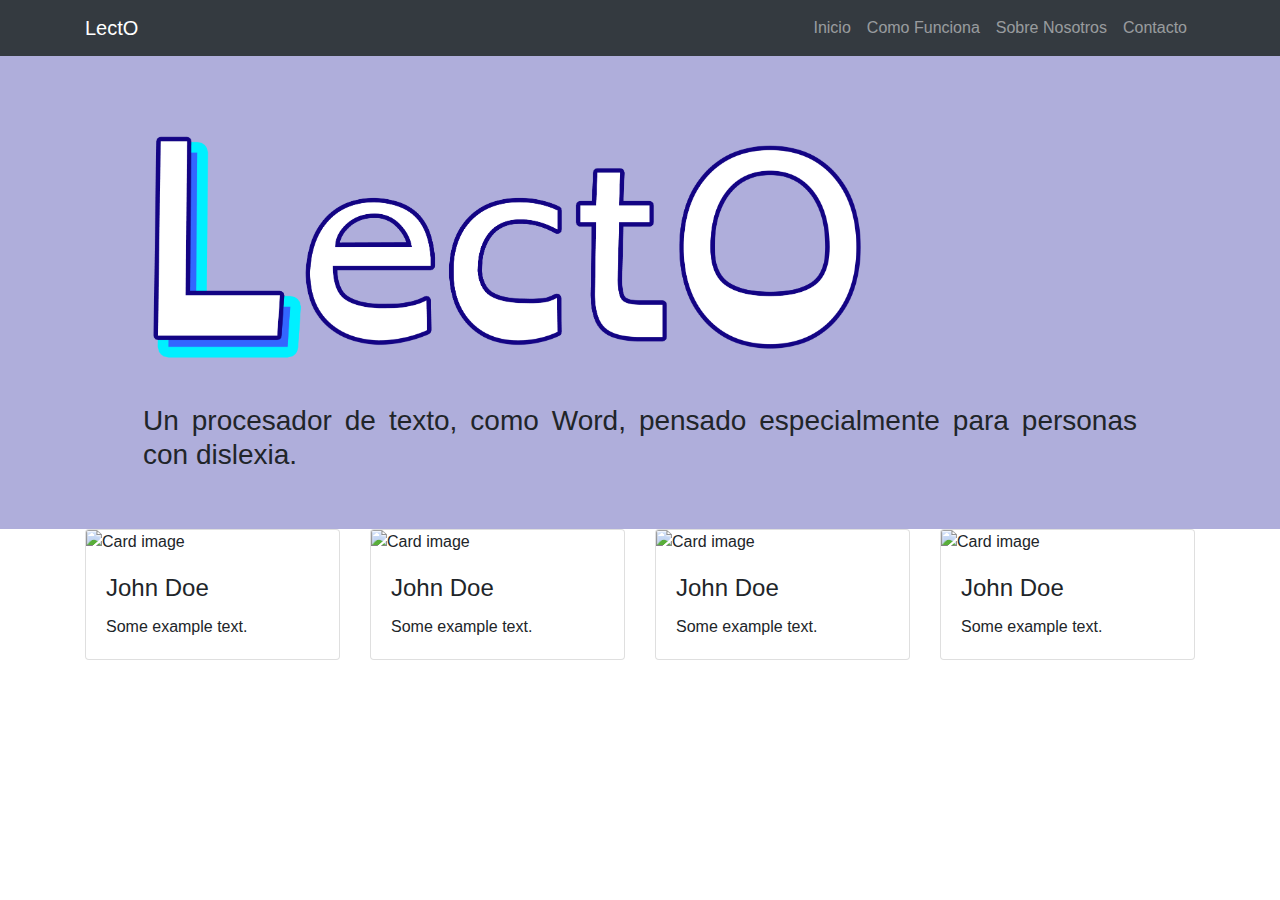
==== index.html @ f75479e5 "dou" ====
<!DOCTYPE html>
<html lang="en">

<head>

  <meta charset="utf-8">
  <meta name="viewport" content="width=device-width, initial-scale=1, shrink-to-fit=no">

  <title>LectO</title>
  <link href="vendor/bootstrap/css/bootstrap.min.css" rel="stylesheet">
  <link href="css/modern-business.css" rel="stylesheet">

</head>
<body>
    <nav class="navbar navbar-expand-lg navbar-dark bg-dark fixed-top" id="mainNav">
        <div class="container">
            <a class="navbar-brand js-scroll-trigger" href="#page-top">LectO</a>
            <button class="navbar-toggler" type="button" data-toggle="collapse" data-target="#navbarResponsive" aria-controls="navbarResponsive" aria-expanded="false" aria-label="Toggle navigation">
                <span class="navbar-toggler-icon"></span>
          </button>
          <div class="collapse navbar-collapse" id="navbarResponsive">
            <ul class="navbar-nav ml-auto">
            <li class="nav-item">
                 <a class="nav-link js-scroll-trigger" href="#home">Inicio</a>
             </li>
              <li class="nav-item">
                <a class="nav-link js-scroll-trigger" href="#work">Como Funciona</a>
              </li>
              <li class="nav-item">
                <a class="nav-link js-scroll-trigger" href="#us">Sobre Nosotros</a>
              </li>
              <li class="nav-item">
                <a class="nav-link js-scroll-trigger" href="#contact">Contacto</a>
              </li>
            </ul>
          </div>
       </div>
    </nav>

    <section id="home">
        <div class="logo-background">
            <img src="images/logo.png" class="logo" alt="LectO">
            <div style="margin: 30px calc(10% + 15px) 0 calc(10% + 15px); text-align: justify;">
                <h3>Un procesador de texto, como Word, pensado especialmente para personas con dislexia. </h3>
            </div>
        </div>
    </section>


    <div class="container">
        <section id="work">

        </section>
        <section id="us">
            <div class="card-deck">
            <div class="card">
                <img class="card-img-top" alt="Card image">
                <div class="card-body">
                  <h4 class="card-title">John Doe</h4>
                  <p class="card-text">Some example text.</p>
                </div>
            </div>
            <div class="card">
                <img class="card-img-top" alt="Card image">
                <div class="card-body">
                  <h4 class="card-title">John Doe</h4>
                  <p class="card-text">Some example text.</p>
                </div>
            </div>
            <div class="card">
                <img class="card-img-top" alt="Card image">
                <div class="card-body">
                  <h4 class="card-title">John Doe</h4>
                  <p class="card-text">Some example text.</p>
                </div>
            </div>
            <div class="card">
                <img class="card-img-top" alt="Card image">
                <div class="card-body">
                  <h4 class="card-title">John Doe</h4>
                  <p class="card-text">Some example text.</p>
                </div>
            </div>
            </div>
        </section>
    </div>

    <script src="vendor/jquery/jquery.min.js"></script>
    <script src="vendor/bootstrap/js/bootstrap.bundle.min.js"></script>


</body>
---- css/modern-business.css ----
.logo {
  max-width: 750px;
  width: auto;
  height: auto;
  text-align: center;
  margin-top: 25px;
  margin-left: 10%;
}

.logo-background {
  padding: 75px 0 50px 0;
  background-color: rgb(175, 174, 219);
  height: calc(100%);
}

html, body{
  height: 100%;
  margin: 0;
}
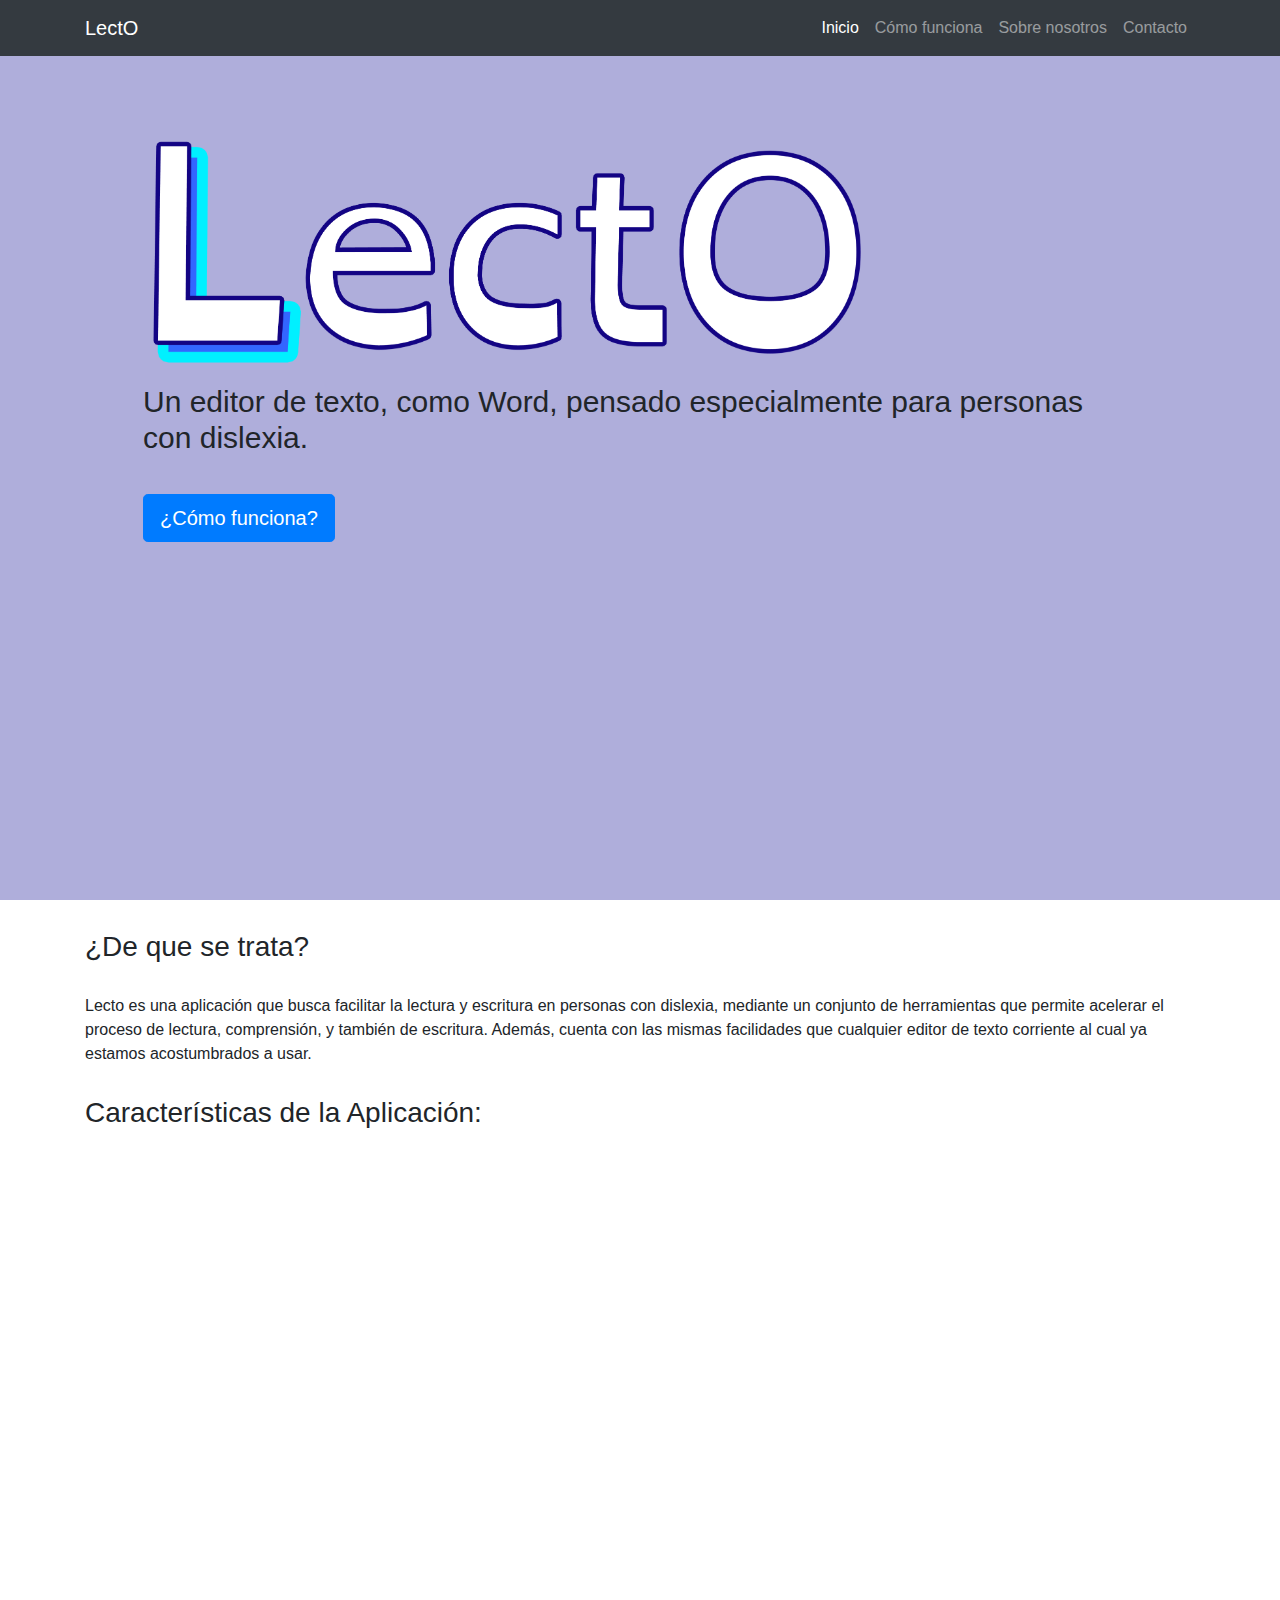
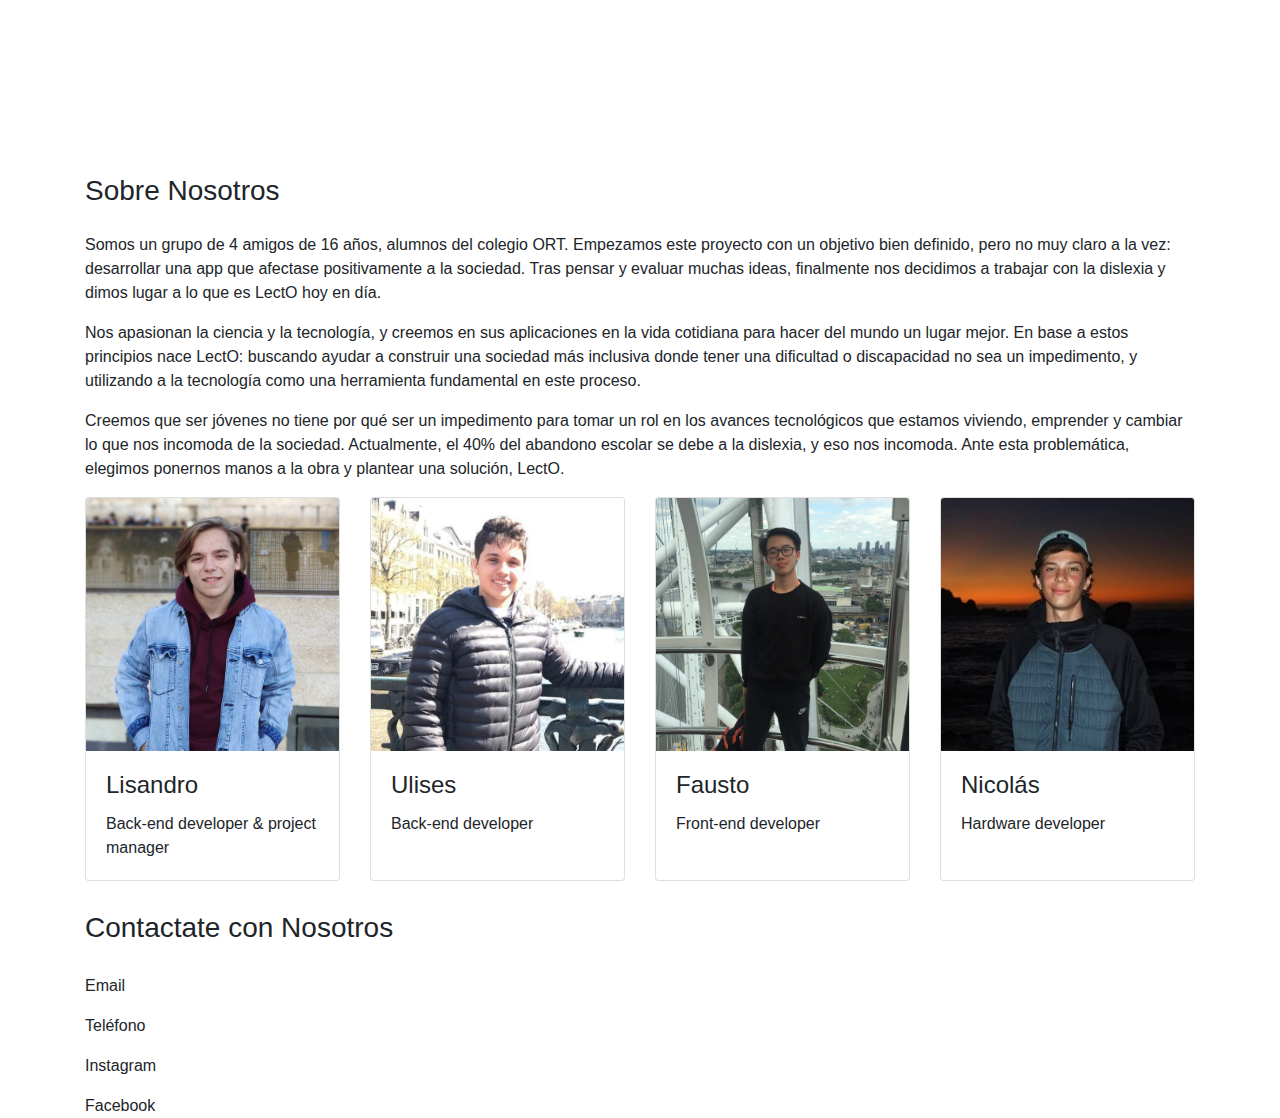
==== commit c6d4f30b: "postaposta?" ====
--- a/index.html
+++ b/index.html
@@ -3,90 +3,198 @@
 
 <head>
 
-  <meta charset="utf-8">
-  <meta name="viewport" content="width=device-width, initial-scale=1, shrink-to-fit=no">
-
-  <title>LectO</title>
-  <link href="vendor/bootstrap/css/bootstrap.min.css" rel="stylesheet">
-  <link href="css/modern-business.css" rel="stylesheet">
+	<meta charset="utf-8">
+	<meta name="viewport" content="width=device-width, initial-scale=1, shrink-to-fit=no">
+
+	<title>LectO</title>
+	<link href="vendor/bootstrap/css/bootstrap.min.css" rel="stylesheet">
+	<link href="css/modern-business.css" rel="stylesheet">
 
 </head>
-<body>
-    <nav class="navbar navbar-expand-lg navbar-dark bg-dark fixed-top" id="mainNav">
-        <div class="container">
-            <a class="navbar-brand js-scroll-trigger" href="#page-top">LectO</a>
-            <button class="navbar-toggler" type="button" data-toggle="collapse" data-target="#navbarResponsive" aria-controls="navbarResponsive" aria-expanded="false" aria-label="Toggle navigation">
-                <span class="navbar-toggler-icon"></span>
-          </button>
-          <div class="collapse navbar-collapse" id="navbarResponsive">
-            <ul class="navbar-nav ml-auto">
-            <li class="nav-item">
-                 <a class="nav-link js-scroll-trigger" href="#home">Inicio</a>
-             </li>
-              <li class="nav-item">
-                <a class="nav-link js-scroll-trigger" href="#work">Como Funciona</a>
-              </li>
-              <li class="nav-item">
-                <a class="nav-link js-scroll-trigger" href="#us">Sobre Nosotros</a>
-              </li>
-              <li class="nav-item">
-                <a class="nav-link js-scroll-trigger" href="#contact">Contacto</a>
-              </li>
-            </ul>
-          </div>
-       </div>
-    </nav>
-
-    <section id="home">
-        <div class="logo-background">
-            <img src="images/logo.png" class="logo" alt="LectO">
-            <div style="margin: 30px calc(10% + 15px) 0 calc(10% + 15px); text-align: justify;">
-                <h3>Un procesador de texto, como Word, pensado especialmente para personas con dislexia. </h3>
-            </div>
-        </div>
-    </section>
-
-
-    <div class="container">
-        <section id="work">
-
-        </section>
-        <section id="us">
-            <div class="card-deck">
-            <div class="card">
-                <img class="card-img-top" alt="Card image">
-                <div class="card-body">
-                  <h4 class="card-title">John Doe</h4>
-                  <p class="card-text">Some example text.</p>
-                </div>
-            </div>
-            <div class="card">
-                <img class="card-img-top" alt="Card image">
-                <div class="card-body">
-                  <h4 class="card-title">John Doe</h4>
-                  <p class="card-text">Some example text.</p>
-                </div>
-            </div>
-            <div class="card">
-                <img class="card-img-top" alt="Card image">
-                <div class="card-body">
-                  <h4 class="card-title">John Doe</h4>
-                  <p class="card-text">Some example text.</p>
-                </div>
-            </div>
-            <div class="card">
-                <img class="card-img-top" alt="Card image">
-                <div class="card-body">
-                  <h4 class="card-title">John Doe</h4>
-                  <p class="card-text">Some example text.</p>
-                </div>
-            </div>
-            </div>
-        </section>
-    </div>
-
-    <script src="vendor/jquery/jquery.min.js"></script>
-    <script src="vendor/bootstrap/js/bootstrap.bundle.min.js"></script>
-
+
+<body data-spy="scroll" data-target=".navbar" data-offset="50">
+	<div class="logo-background">
+		<nav class="navbar navbar-expand-lg navbar-dark bg-dark fixed-top" id="mainNav">
+			<div class="container">
+				<a class="navbar-brand js-scroll-trigger" href="#page-top">LectO</a>
+				<button class="navbar-toggler" type="button" data-toggle="collapse" data-target="#navbarResponsive"
+					aria-controls="navbarResponsive" aria-expanded="false" aria-label="Toggle navigation">
+					<span class="navbar-toggler-icon"></span>
+				</button>
+				<div class="collapse navbar-collapse" id="navbarResponsive">
+					<ul class="navbar-nav ml-auto">
+						<li class="nav-item">
+							<a class="nav-link js-scroll-trigger" href="#home">Inicio</a>
+						</li>
+						<li class="nav-item">
+							<a class="nav-link js-scroll-trigger" href="#how">Cómo funciona</a>
+						</li>
+						<li class="nav-item">
+							<a class="nav-link js-scroll-trigger" href="#us">Sobre nosotros</a>
+						</li>
+						<li class="nav-item">
+							<a class="nav-link js-scroll-trigger" href="#contact">Contacto</a>
+						</li>
+					</ul>
+				</div>
+			</div>
+		</nav>
+
+		<section id="home">
+			<div class="logo-background">
+				<img src="images/logo.png" class="logo" alt="LectO">
+				<div style="margin: 5px calc(10% + 15px) 0 calc(10% + 15px);">
+					<h3 class="display-4 texto">Un editor de texto, como Word, pensado especialmente para personas con dislexia. </h3>
+					<a class="btn btn-primary btn-lg" href="#how" style="margin-top: 30px;">
+						¿Cómo funciona?
+					</a>
+				</div>
+			</div>
+		</section>
+	</div>
+
+	<section id="how">
+		<div class="container">
+			<h3 class="subtitle">¿De que se trata?</h3>
+			<p>Lecto es una aplicación que busca facilitar la lectura y escritura en personas con dislexia, mediante un
+				conjunto de herramientas que permite acelerar el proceso de lectura, comprensión, y también de escritura.
+				Además, cuenta con las mismas facilidades que cualquier editor de texto corriente al cual ya estamos
+				acostumbrados a usar.</p>
+			<h3 class="subtitle">Características de la Aplicación:</h3>
+		</div>
+		<div id="my-carousel" class="carousel slide" data-ride="carousel">
+			<ol class="carousel-indicators">
+				<li class="active" data-target="#my-carousel" data-slide-to="0" aria-current="location"></li>
+				<li data-target="#my-carousel" data-slide-to="1"></li>
+				<li data-target="#my-carousel" data-slide-to="2"></li>
+				<li data-target="#my-carousel" data-slide-to="3"></li>
+				<li data-target="#my-carousel" data-slide-to="4"></li>
+				<li data-target="#my-carousel" data-slide-to="5"></li>
+			</ol>
+			<div class="carousel-inner">
+				<div class="carousel-item active" style="background-image: url('http://placehold.it/1900x1080')">
+					<img class="d-block w-100" src="" alt="">
+					<div class="carousel-caption d-block">
+						<h4>Fuente Especial</h4>
+						<p>Text</p>
+					</div>
+				</div>
+				<div class="carousel-item" style="background-image: url('http://placehold.it/1900x1080')">
+					<img class="d-block w-100" src="" alt="">
+					<div class="carousel-caption d-block">
+						<h4>Color por Letra</h4>
+						<p>Text</p>
+					</div>
+				</div>
+				<div class="carousel-item" style="background-image: url('http://placehold.it/1900x1080')">
+					<img class="d-block w-100" src="" alt="">
+					<div class="carousel-caption d-block">
+						<h4>Foto por Palabra</h4>
+						<p>Text</p>
+					</div>
+				</div>
+				<div class="carousel-item" style="background-image: url('http://placehold.it/1900x1080')">
+					<img class="d-block w-100" src="" alt="">
+					<div class="carousel-caption d-block">
+						<h4>Lectura en Voz Alta</h4>
+						<p>Text</p>
+					</div>
+				</div>
+				<div class="carousel-item" style="background-image: url('http://placehold.it/1900x1080')">
+					<img class="d-block w-100" src="" alt="">
+					<div class="carousel-caption d-block">
+						<h4>Detección de Texto Físico</h4>
+						<p>Text</p>
+					</div>
+				</div>
+				<div class="carousel-item" style="background-image: url('http://placehold.it/1900x1080')">
+					<img class="d-block w-100" src="" alt="">
+					<div class="carousel-caption d-block">
+						<h4>Compatibilidad de Formatos</h4>
+						<p>Text</p>
+					</div>
+				</div>
+			</div>
+			<a class="carousel-control-prev" href="#my-carousel" data-slide="prev" role="button">
+				<span class="carousel-control-prev-icon" aria-hidden="true"></span>
+				<span class="sr-only">Previous</span>
+			</a>
+			<a class="carousel-control-next" href="#my-carousel" data-slide="next" role="button">
+				<span class="carousel-control-next-icon" aria-hidden="true"></span>
+				<span class="sr-only">Next</span>
+			</a>
+		</div>
+	</section>
+
+
+	<section id="us" class="subtitle">
+		<div class="container">
+			<h3 style="margin-bottom: 25px;">Sobre Nosotros</h3>
+			<p>Somos un grupo de 4 amigos de 16 años, alumnos del colegio ORT. Empezamos este proyecto con un objetivo
+				bien
+				definido, pero no muy claro a la vez: desarrollar una app que afectase positivamente a la sociedad. Tras
+				pensar
+				y evaluar muchas ideas, finalmente nos decidimos a trabajar con la dislexia y dimos lugar a lo que es
+				LectO hoy
+				en día.</p>
+			<p>Nos apasionan la ciencia y la tecnología, y creemos en sus aplicaciones en la vida cotidiana para hacer
+				del
+				mundo un lugar mejor. En base a estos principios nace LectO: buscando ayudar a construir una sociedad
+				más
+				inclusiva donde tener una dificultad o discapacidad no sea un impedimento, y utilizando a la tecnología
+				como una
+				herramienta fundamental en este proceso. </p>
+			<p>Creemos que ser jóvenes no tiene por qué ser un impedimento para tomar un rol en los avances tecnológicos
+				que
+				estamos viviendo, emprender y cambiar lo que nos incomoda de la sociedad. Actualmente, el 40% del
+				abandono
+				escolar se debe a la dislexia, y eso nos incomoda. Ante esta problemática, elegimos ponernos manos a la
+				obra y
+				plantear una solución, LectO.</p>
+			<div class="card-deck">
+				<div class="card">
+					<img class="card-img-top" src="images/perfil_lisandro.jpg" alt="Card image">
+					<div class="card-body">
+						<h4 class="card-title">Lisandro</h4>
+						<p class="card-text">Back-end developer & project manager</p>
+					</div>
+				</div>
+				<div class="card">
+					<img class="card-img-top" src="images/perfil_ulises.jpg" alt="Card image">
+					<div class="card-body">
+						<h4 class="card-title">Ulises</h4>
+						<p class="card-text">Back-end developer</p>
+					</div>
+				</div>
+				<div class="card">
+					<img class="card-img-top" src="images/perfil_fausto.jpg" alt="Card image">
+					<div class="card-body">
+						<h4 class="card-title">Fausto</h4>
+						<p class="card-text">Front-end developer</p>
+					</div>
+				</div>
+				<div class="card">
+					<img class="card-img-top" src="images/perfil_nicolas.jpg" alt="Card image">
+					<div class="card-body">
+						<h4 class="card-title">Nicolás</h4>
+						<p class="card-text">Hardware developer</p>
+					</div>
+				</div>
+			</div>
+		</div>
+	</section>
+	
+	<section id="contact">
+		<div class="container">
+			<h3 class="subtitle">Contactate con Nosotros</h3>
+			<p>Email</p>
+			<p>Teléfono</p>
+			<p>Instagram</p>
+			<p>Facebook</p>
+		</div>
+	</section>
+
+	<script src="vendor/jquery/jquery.min.js"></script>
+	<script src="vendor/bootstrap/js/bootstrap.bundle.min.js"></script>
 
 </body>--- a/css/modern-business.css
+++ b/css/modern-business.css
@@ -1,6 +1,6 @@
 .logo {
   max-width: 750px;
-  width: auto;
+  width: 80vw;
   height: auto;
   text-align: center;
   margin-top: 25px;
@@ -8,9 +8,28 @@
 }
 
 .logo-background {
-  padding: 75px 0 50px 0;
+  padding: 40px 0 50px 0;
   background-color: rgb(175, 174, 219);
   height: calc(100%);
+}
+
+.subtitle{
+  margin-top: 30px;
+  margin-bottom: 30px;
+}
+
+.texto{
+  font-size: 30px;
+}
+
+.carousel-item {
+  height: 65vh;
+  min-height: 300px;
+  background: no-repeat center center scroll;
+  -webkit-background-size: cover;
+  -moz-background-size: cover;
+  -o-background-size: cover;
+  background-size: cover;
 }
 
 html, body{
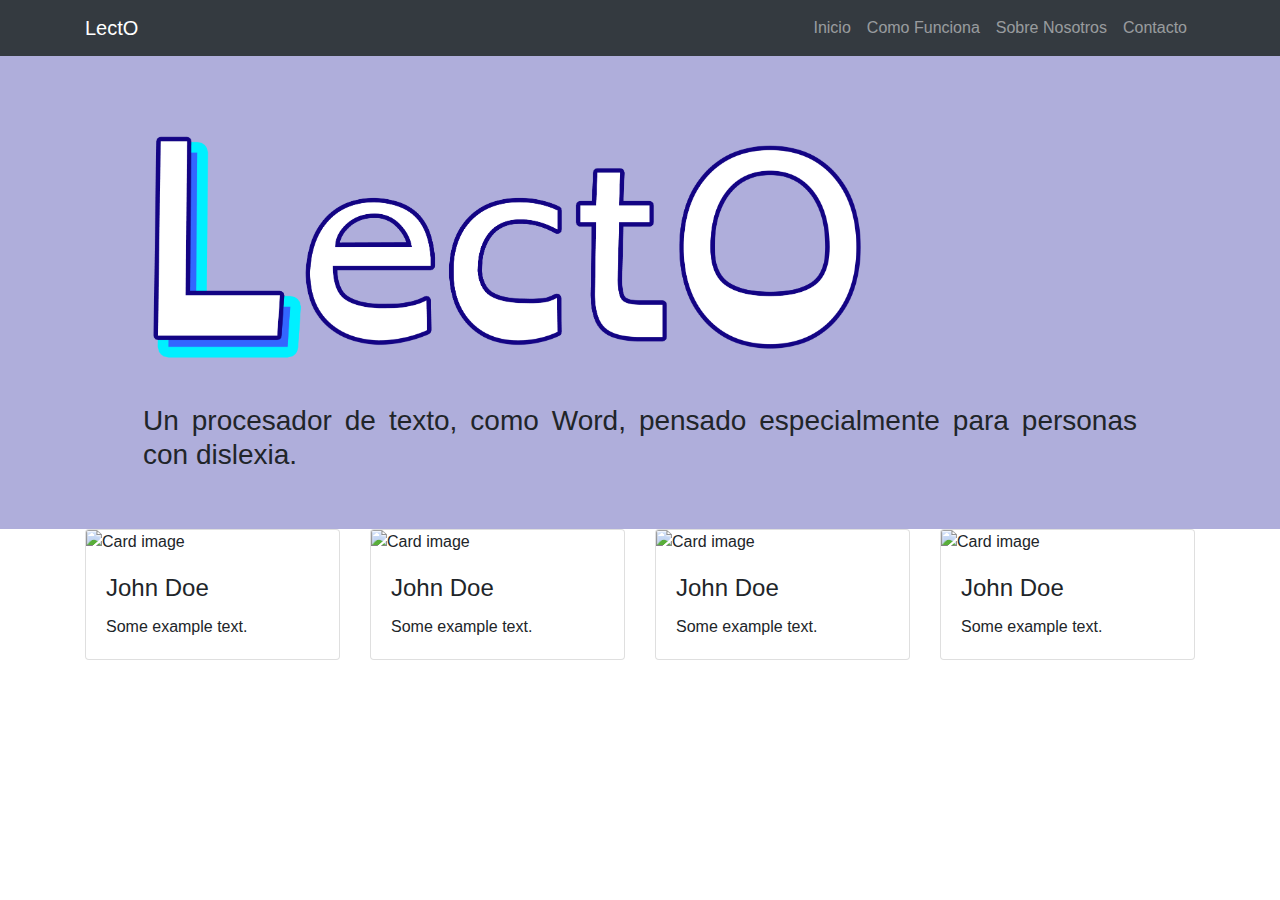
==== commit e11c39ea: "Version funcional 1" ====
--- a/index.html
+++ b/index.html
@@ -1,200 +1,92 @@
-<!DOCTYPE html>
-<html lang="en">
-
-<head>
-
-	<meta charset="utf-8">
-	<meta name="viewport" content="width=device-width, initial-scale=1, shrink-to-fit=no">
-
-	<title>LectO</title>
-	<link href="vendor/bootstrap/css/bootstrap.min.css" rel="stylesheet">
-	<link href="css/modern-business.css" rel="stylesheet">
-
-</head>
-
-<body data-spy="scroll" data-target=".navbar" data-offset="50">
-	<div class="logo-background">
-		<nav class="navbar navbar-expand-lg navbar-dark bg-dark fixed-top" id="mainNav">
-			<div class="container">
-				<a class="navbar-brand js-scroll-trigger" href="#page-top">LectO</a>
-				<button class="navbar-toggler" type="button" data-toggle="collapse" data-target="#navbarResponsive"
-					aria-controls="navbarResponsive" aria-expanded="false" aria-label="Toggle navigation">
-					<span class="navbar-toggler-icon"></span>
-				</button>
-				<div class="collapse navbar-collapse" id="navbarResponsive">
-					<ul class="navbar-nav ml-auto">
-						<li class="nav-item">
-							<a class="nav-link js-scroll-trigger" href="#home">Inicio</a>
-						</li>
-						<li class="nav-item">
-							<a class="nav-link js-scroll-trigger" href="#how">Cómo funciona</a>
-						</li>
-						<li class="nav-item">
-							<a class="nav-link js-scroll-trigger" href="#us">Sobre nosotros</a>
-						</li>
-						<li class="nav-item">
-							<a class="nav-link js-scroll-trigger" href="#contact">Contacto</a>
-						</li>
-					</ul>
-				</div>
-			</div>
-		</nav>
-
-		<section id="home">
-			<div class="logo-background">
-				<img src="images/logo.png" class="logo" alt="LectO">
-				<div style="margin: 5px calc(10% + 15px) 0 calc(10% + 15px);">
-					<h3 class="display-4 texto">Un editor de texto, como Word, pensado especialmente para personas con dislexia. </h3>
-					<a class="btn btn-primary btn-lg" href="#how" style="margin-top: 30px;">
-						¿Cómo funciona?
-					</a>
-				</div>
-			</div>
-		</section>
-	</div>
-
-	<section id="how">
-		<div class="container">
-			<h3 class="subtitle">¿De que se trata?</h3>
-			<p>Lecto es una aplicación que busca facilitar la lectura y escritura en personas con dislexia, mediante un
-				conjunto de herramientas que permite acelerar el proceso de lectura, comprensión, y también de escritura.
-				Además, cuenta con las mismas facilidades que cualquier editor de texto corriente al cual ya estamos
-				acostumbrados a usar.</p>
-			<h3 class="subtitle">Características de la Aplicación:</h3>
-		</div>
-		<div id="my-carousel" class="carousel slide" data-ride="carousel">
-			<ol class="carousel-indicators">
-				<li class="active" data-target="#my-carousel" data-slide-to="0" aria-current="location"></li>
-				<li data-target="#my-carousel" data-slide-to="1"></li>
-				<li data-target="#my-carousel" data-slide-to="2"></li>
-				<li data-target="#my-carousel" data-slide-to="3"></li>
-				<li data-target="#my-carousel" data-slide-to="4"></li>
-				<li data-target="#my-carousel" data-slide-to="5"></li>
-			</ol>
-			<div class="carousel-inner">
-				<div class="carousel-item active" style="background-image: url('http://placehold.it/1900x1080')">
-					<img class="d-block w-100" src="" alt="">
-					<div class="carousel-caption d-block">
-						<h4>Fuente Especial</h4>
-						<p>Text</p>
-					</div>
-				</div>
-				<div class="carousel-item" style="background-image: url('http://placehold.it/1900x1080')">
-					<img class="d-block w-100" src="" alt="">
-					<div class="carousel-caption d-block">
-						<h4>Color por Letra</h4>
-						<p>Text</p>
-					</div>
-				</div>
-				<div class="carousel-item" style="background-image: url('http://placehold.it/1900x1080')">
-					<img class="d-block w-100" src="" alt="">
-					<div class="carousel-caption d-block">
-						<h4>Foto por Palabra</h4>
-						<p>Text</p>
-					</div>
-				</div>
-				<div class="carousel-item" style="background-image: url('http://placehold.it/1900x1080')">
-					<img class="d-block w-100" src="" alt="">
-					<div class="carousel-caption d-block">
-						<h4>Lectura en Voz Alta</h4>
-						<p>Text</p>
-					</div>
-				</div>
-				<div class="carousel-item" style="background-image: url('http://placehold.it/1900x1080')">
-					<img class="d-block w-100" src="" alt="">
-					<div class="carousel-caption d-block">
-						<h4>Detección de Texto Físico</h4>
-						<p>Text</p>
-					</div>
-				</div>
-				<div class="carousel-item" style="background-image: url('http://placehold.it/1900x1080')">
-					<img class="d-block w-100" src="" alt="">
-					<div class="carousel-caption d-block">
-						<h4>Compatibilidad de Formatos</h4>
-						<p>Text</p>
-					</div>
-				</div>
-			</div>
-			<a class="carousel-control-prev" href="#my-carousel" data-slide="prev" role="button">
-				<span class="carousel-control-prev-icon" aria-hidden="true"></span>
-				<span class="sr-only">Previous</span>
-			</a>
-			<a class="carousel-control-next" href="#my-carousel" data-slide="next" role="button">
-				<span class="carousel-control-next-icon" aria-hidden="true"></span>
-				<span class="sr-only">Next</span>
-			</a>
-		</div>
-	</section>
-
-
-	<section id="us" class="subtitle">
-		<div class="container">
-			<h3 style="margin-bottom: 25px;">Sobre Nosotros</h3>
-			<p>Somos un grupo de 4 amigos de 16 años, alumnos del colegio ORT. Empezamos este proyecto con un objetivo
-				bien
-				definido, pero no muy claro a la vez: desarrollar una app que afectase positivamente a la sociedad. Tras
-				pensar
-				y evaluar muchas ideas, finalmente nos decidimos a trabajar con la dislexia y dimos lugar a lo que es
-				LectO hoy
-				en día.</p>
-			<p>Nos apasionan la ciencia y la tecnología, y creemos en sus aplicaciones en la vida cotidiana para hacer
-				del
-				mundo un lugar mejor. En base a estos principios nace LectO: buscando ayudar a construir una sociedad
-				más
-				inclusiva donde tener una dificultad o discapacidad no sea un impedimento, y utilizando a la tecnología
-				como una
-				herramienta fundamental en este proceso. </p>
-			<p>Creemos que ser jóvenes no tiene por qué ser un impedimento para tomar un rol en los avances tecnológicos
-				que
-				estamos viviendo, emprender y cambiar lo que nos incomoda de la sociedad. Actualmente, el 40% del
-				abandono
-				escolar se debe a la dislexia, y eso nos incomoda. Ante esta problemática, elegimos ponernos manos a la
-				obra y
-				plantear una solución, LectO.</p>
-			<div class="card-deck">
-				<div class="card">
-					<img class="card-img-top" src="images/perfil_lisandro.jpg" alt="Card image">
-					<div class="card-body">
-						<h4 class="card-title">Lisandro</h4>
-						<p class="card-text">Back-end developer & project manager</p>
-					</div>
-				</div>
-				<div class="card">
-					<img class="card-img-top" src="images/perfil_ulises.jpg" alt="Card image">
-					<div class="card-body">
-						<h4 class="card-title">Ulises</h4>
-						<p class="card-text">Back-end developer</p>
-					</div>
-				</div>
-				<div class="card">
-					<img class="card-img-top" src="images/perfil_fausto.jpg" alt="Card image">
-					<div class="card-body">
-						<h4 class="card-title">Fausto</h4>
-						<p class="card-text">Front-end developer</p>
-					</div>
-				</div>
-				<div class="card">
-					<img class="card-img-top" src="images/perfil_nicolas.jpg" alt="Card image">
-					<div class="card-body">
-						<h4 class="card-title">Nicolás</h4>
-						<p class="card-text">Hardware developer</p>
-					</div>
-				</div>
-			</div>
-		</div>
-	</section>
-	
-	<section id="contact">
-		<div class="container">
-			<h3 class="subtitle">Contactate con Nosotros</h3>
-			<p>Email</p>
-			<p>Teléfono</p>
-			<p>Instagram</p>
-			<p>Facebook</p>
-		</div>
-	</section>
-
-	<script src="vendor/jquery/jquery.min.js"></script>
-	<script src="vendor/bootstrap/js/bootstrap.bundle.min.js"></script>
-
+<!DOCTYPE html>
+<html lang="en">
+
+<head>
+
+  <meta charset="utf-8">
+  <meta name="viewport" content="width=device-width, initial-scale=1, shrink-to-fit=no">
+
+  <title>LectO</title>
+  <link href="vendor/bootstrap/css/bootstrap.min.css" rel="stylesheet">
+  <link href="css/modern-business.css" rel="stylesheet">
+
+</head>
+<body>
+    <nav class="navbar navbar-expand-lg navbar-dark bg-dark fixed-top" id="mainNav">
+        <div class="container">
+            <a class="navbar-brand js-scroll-trigger" href="#page-top">LectO</a>
+            <button class="navbar-toggler" type="button" data-toggle="collapse" data-target="#navbarResponsive" aria-controls="navbarResponsive" aria-expanded="false" aria-label="Toggle navigation">
+                <span class="navbar-toggler-icon"></span>
+          </button>
+          <div class="collapse navbar-collapse" id="navbarResponsive">
+            <ul class="navbar-nav ml-auto">
+            <li class="nav-item">
+                 <a class="nav-link js-scroll-trigger" href="#home">Inicio</a>
+             </li>
+              <li class="nav-item">
+                <a class="nav-link js-scroll-trigger" href="#work">Como Funciona</a>
+              </li>
+              <li class="nav-item">
+                <a class="nav-link js-scroll-trigger" href="#us">Sobre Nosotros</a>
+              </li>
+              <li class="nav-item">
+                <a class="nav-link js-scroll-trigger" href="#contact">Contacto</a>
+              </li>
+            </ul>
+          </div>
+       </div>
+    </nav>
+
+    <section id="home">
+        <div class="logo-background">
+            <img src="images/logo.png" class="logo" alt="LectO">
+            <div style="margin: 30px calc(10% + 15px) 0 calc(10% + 15px); text-align: justify;">
+                <h3>Un procesador de texto, como Word, pensado especialmente para personas con dislexia. </h3>
+            </div>
+        </div>
+    </section>
+
+
+    <div class="container">
+        <section id="work">
+
+        </section>
+        <section id="us">
+            <div class="card-deck">
+            <div class="card">
+                <img class="card-img-top" alt="Card image">
+                <div class="card-body">
+                  <h4 class="card-title">John Doe</h4>
+                  <p class="card-text">Some example text.</p>
+                </div>
+            </div>
+            <div class="card">
+                <img class="card-img-top" alt="Card image">
+                <div class="card-body">
+                  <h4 class="card-title">John Doe</h4>
+                  <p class="card-text">Some example text.</p>
+                </div>
+            </div>
+            <div class="card">
+                <img class="card-img-top" alt="Card image">
+                <div class="card-body">
+                  <h4 class="card-title">John Doe</h4>
+                  <p class="card-text">Some example text.</p>
+                </div>
+            </div>
+            <div class="card">
+                <img class="card-img-top" alt="Card image">
+                <div class="card-body">
+                  <h4 class="card-title">John Doe</h4>
+                  <p class="card-text">Some example text.</p>
+                </div>
+            </div>
+            </div>
+        </section>
+    </div>
+
+    <script src="vendor/jquery/jquery.min.js"></script>
+    <script src="vendor/bootstrap/js/bootstrap.bundle.min.js"></script>
+
+
 </body>--- a/css/modern-business.css
+++ b/css/modern-business.css
@@ -1,38 +1,19 @@
-.logo {
-  max-width: 750px;
-  width: 80vw;
-  height: auto;
-  text-align: center;
-  margin-top: 25px;
-  margin-left: 10%;
-}
-
-.logo-background {
-  padding: 40px 0 50px 0;
-  background-color: rgb(175, 174, 219);
-  height: calc(100%);
-}
-
-.subtitle{
-  margin-top: 30px;
-  margin-bottom: 30px;
-}
-
-.texto{
-  font-size: 30px;
-}
-
-.carousel-item {
-  height: 65vh;
-  min-height: 300px;
-  background: no-repeat center center scroll;
-  -webkit-background-size: cover;
-  -moz-background-size: cover;
-  -o-background-size: cover;
-  background-size: cover;
-}
-
-html, body{
-  height: 100%;
-  margin: 0;
+.logo {
+  max-width: 750px;
+  width: auto;
+  height: auto;
+  text-align: center;
+  margin-top: 25px;
+  margin-left: 10%;
+}
+
+.logo-background {
+  padding: 75px 0 50px 0;
+  background-color: rgb(175, 174, 219);
+  height: calc(100%);
+}
+
+html, body{
+  height: 100%;
+  margin: 0;
 }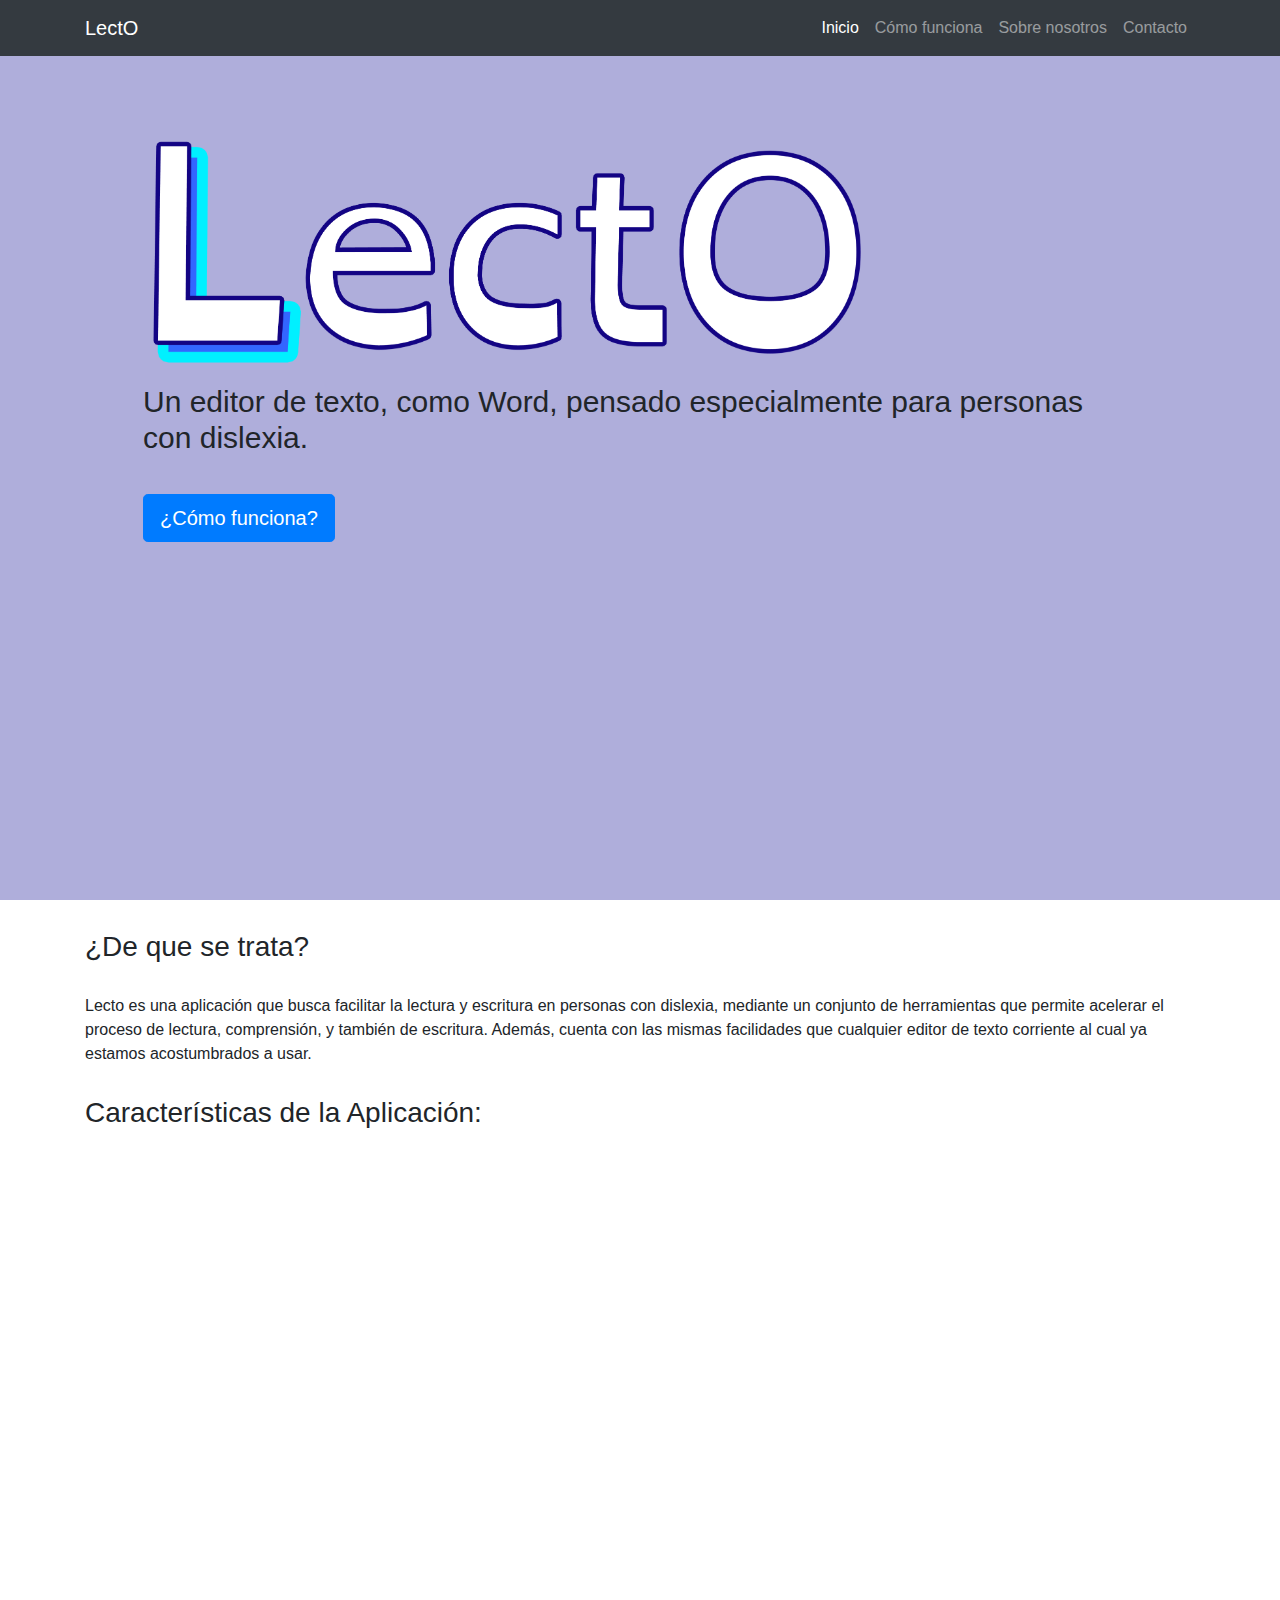
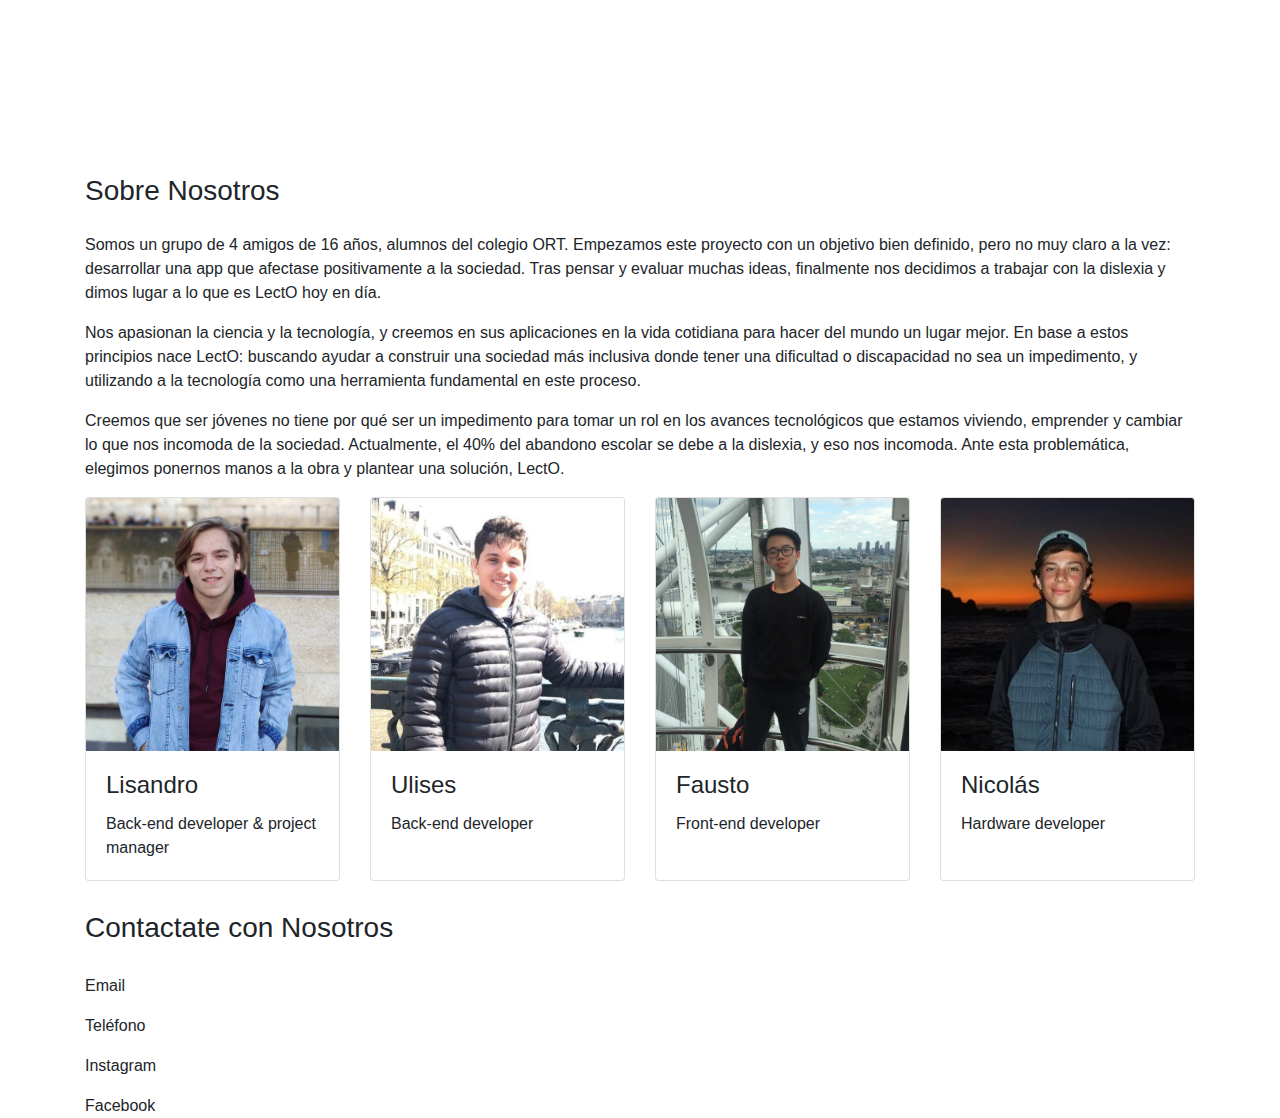
==== commit b894d2fc: "Primera version funcional posta" ====
--- a/index.html
+++ b/index.html
@@ -3,90 +3,198 @@
 
 <head>
 
-  <meta charset="utf-8">
-  <meta name="viewport" content="width=device-width, initial-scale=1, shrink-to-fit=no">
-
-  <title>LectO</title>
-  <link href="vendor/bootstrap/css/bootstrap.min.css" rel="stylesheet">
-  <link href="css/modern-business.css" rel="stylesheet">
+	<meta charset="utf-8">
+	<meta name="viewport" content="width=device-width, initial-scale=1, shrink-to-fit=no">
+
+	<title>LectO</title>
+	<link href="vendor/bootstrap/css/bootstrap.min.css" rel="stylesheet">
+	<link href="css/modern-business.css" rel="stylesheet">
 
 </head>
-<body>
-    <nav class="navbar navbar-expand-lg navbar-dark bg-dark fixed-top" id="mainNav">
-        <div class="container">
-            <a class="navbar-brand js-scroll-trigger" href="#page-top">LectO</a>
-            <button class="navbar-toggler" type="button" data-toggle="collapse" data-target="#navbarResponsive" aria-controls="navbarResponsive" aria-expanded="false" aria-label="Toggle navigation">
-                <span class="navbar-toggler-icon"></span>
-          </button>
-          <div class="collapse navbar-collapse" id="navbarResponsive">
-            <ul class="navbar-nav ml-auto">
-            <li class="nav-item">
-                 <a class="nav-link js-scroll-trigger" href="#home">Inicio</a>
-             </li>
-              <li class="nav-item">
-                <a class="nav-link js-scroll-trigger" href="#work">Como Funciona</a>
-              </li>
-              <li class="nav-item">
-                <a class="nav-link js-scroll-trigger" href="#us">Sobre Nosotros</a>
-              </li>
-              <li class="nav-item">
-                <a class="nav-link js-scroll-trigger" href="#contact">Contacto</a>
-              </li>
-            </ul>
-          </div>
-       </div>
-    </nav>
-
-    <section id="home">
-        <div class="logo-background">
-            <img src="images/logo.png" class="logo" alt="LectO">
-            <div style="margin: 30px calc(10% + 15px) 0 calc(10% + 15px); text-align: justify;">
-                <h3>Un procesador de texto, como Word, pensado especialmente para personas con dislexia. </h3>
-            </div>
-        </div>
-    </section>
-
-
-    <div class="container">
-        <section id="work">
-
-        </section>
-        <section id="us">
-            <div class="card-deck">
-            <div class="card">
-                <img class="card-img-top" alt="Card image">
-                <div class="card-body">
-                  <h4 class="card-title">John Doe</h4>
-                  <p class="card-text">Some example text.</p>
-                </div>
-            </div>
-            <div class="card">
-                <img class="card-img-top" alt="Card image">
-                <div class="card-body">
-                  <h4 class="card-title">John Doe</h4>
-                  <p class="card-text">Some example text.</p>
-                </div>
-            </div>
-            <div class="card">
-                <img class="card-img-top" alt="Card image">
-                <div class="card-body">
-                  <h4 class="card-title">John Doe</h4>
-                  <p class="card-text">Some example text.</p>
-                </div>
-            </div>
-            <div class="card">
-                <img class="card-img-top" alt="Card image">
-                <div class="card-body">
-                  <h4 class="card-title">John Doe</h4>
-                  <p class="card-text">Some example text.</p>
-                </div>
-            </div>
-            </div>
-        </section>
-    </div>
-
-    <script src="vendor/jquery/jquery.min.js"></script>
-    <script src="vendor/bootstrap/js/bootstrap.bundle.min.js"></script>
-
+
+<body data-spy="scroll" data-target=".navbar" data-offset="50">
+	<div class="logo-background">
+		<nav class="navbar navbar-expand-lg navbar-dark bg-dark fixed-top" id="mainNav">
+			<div class="container">
+				<a class="navbar-brand js-scroll-trigger" href="#page-top">LectO</a>
+				<button class="navbar-toggler" type="button" data-toggle="collapse" data-target="#navbarResponsive"
+					aria-controls="navbarResponsive" aria-expanded="false" aria-label="Toggle navigation">
+					<span class="navbar-toggler-icon"></span>
+				</button>
+				<div class="collapse navbar-collapse" id="navbarResponsive">
+					<ul class="navbar-nav ml-auto">
+						<li class="nav-item">
+							<a class="nav-link js-scroll-trigger" href="#home">Inicio</a>
+						</li>
+						<li class="nav-item">
+							<a class="nav-link js-scroll-trigger" href="#how">Cómo funciona</a>
+						</li>
+						<li class="nav-item">
+							<a class="nav-link js-scroll-trigger" href="#us">Sobre nosotros</a>
+						</li>
+						<li class="nav-item">
+							<a class="nav-link js-scroll-trigger" href="#contact">Contacto</a>
+						</li>
+					</ul>
+				</div>
+			</div>
+		</nav>
+
+		<section id="home">
+			<div class="logo-background">
+				<img src="images/logo.png" class="logo" alt="LectO">
+				<div style="margin: 5px calc(10% + 15px) 0 calc(10% + 15px);">
+					<h3 class="display-4 texto">Un editor de texto, como Word, pensado especialmente para personas con dislexia. </h3>
+					<a class="btn btn-primary btn-lg" href="#how" style="margin-top: 30px;">
+						¿Cómo funciona?
+					</a>
+				</div>
+			</div>
+		</section>
+	</div>
+
+	<section id="how">
+		<div class="container">
+			<h3 class="subtitle">¿De que se trata?</h3>
+			<p>Lecto es una aplicación que busca facilitar la lectura y escritura en personas con dislexia, mediante un
+				conjunto de herramientas que permite acelerar el proceso de lectura, comprensión, y también de escritura.
+				Además, cuenta con las mismas facilidades que cualquier editor de texto corriente al cual ya estamos
+				acostumbrados a usar.</p>
+			<h3 class="subtitle">Características de la Aplicación:</h3>
+		</div>
+		<div id="my-carousel" class="carousel slide" data-ride="carousel">
+			<ol class="carousel-indicators">
+				<li class="active" data-target="#my-carousel" data-slide-to="0" aria-current="location"></li>
+				<li data-target="#my-carousel" data-slide-to="1"></li>
+				<li data-target="#my-carousel" data-slide-to="2"></li>
+				<li data-target="#my-carousel" data-slide-to="3"></li>
+				<li data-target="#my-carousel" data-slide-to="4"></li>
+				<li data-target="#my-carousel" data-slide-to="5"></li>
+			</ol>
+			<div class="carousel-inner">
+				<div class="carousel-item active" style="background-image: url('http://placehold.it/1900x1080')">
+					<img class="d-block w-100" src="" alt="">
+					<div class="carousel-caption d-block">
+						<h4>Fuente Especial</h4>
+						<p>Text</p>
+					</div>
+				</div>
+				<div class="carousel-item" style="background-image: url('http://placehold.it/1900x1080')">
+					<img class="d-block w-100" src="" alt="">
+					<div class="carousel-caption d-block">
+						<h4>Color por Letra</h4>
+						<p>Text</p>
+					</div>
+				</div>
+				<div class="carousel-item" style="background-image: url('http://placehold.it/1900x1080')">
+					<img class="d-block w-100" src="" alt="">
+					<div class="carousel-caption d-block">
+						<h4>Foto por Palabra</h4>
+						<p>Text</p>
+					</div>
+				</div>
+				<div class="carousel-item" style="background-image: url('http://placehold.it/1900x1080')">
+					<img class="d-block w-100" src="" alt="">
+					<div class="carousel-caption d-block">
+						<h4>Lectura en Voz Alta</h4>
+						<p>Text</p>
+					</div>
+				</div>
+				<div class="carousel-item" style="background-image: url('http://placehold.it/1900x1080')">
+					<img class="d-block w-100" src="" alt="">
+					<div class="carousel-caption d-block">
+						<h4>Detección de Texto Físico</h4>
+						<p>Text</p>
+					</div>
+				</div>
+				<div class="carousel-item" style="background-image: url('http://placehold.it/1900x1080')">
+					<img class="d-block w-100" src="" alt="">
+					<div class="carousel-caption d-block">
+						<h4>Compatibilidad de Formatos</h4>
+						<p>Text</p>
+					</div>
+				</div>
+			</div>
+			<a class="carousel-control-prev" href="#my-carousel" data-slide="prev" role="button">
+				<span class="carousel-control-prev-icon" aria-hidden="true"></span>
+				<span class="sr-only">Previous</span>
+			</a>
+			<a class="carousel-control-next" href="#my-carousel" data-slide="next" role="button">
+				<span class="carousel-control-next-icon" aria-hidden="true"></span>
+				<span class="sr-only">Next</span>
+			</a>
+		</div>
+	</section>
+
+
+	<section id="us" class="subtitle">
+		<div class="container">
+			<h3 style="margin-bottom: 25px;">Sobre Nosotros</h3>
+			<p>Somos un grupo de 4 amigos de 16 años, alumnos del colegio ORT. Empezamos este proyecto con un objetivo
+				bien
+				definido, pero no muy claro a la vez: desarrollar una app que afectase positivamente a la sociedad. Tras
+				pensar
+				y evaluar muchas ideas, finalmente nos decidimos a trabajar con la dislexia y dimos lugar a lo que es
+				LectO hoy
+				en día.</p>
+			<p>Nos apasionan la ciencia y la tecnología, y creemos en sus aplicaciones en la vida cotidiana para hacer
+				del
+				mundo un lugar mejor. En base a estos principios nace LectO: buscando ayudar a construir una sociedad
+				más
+				inclusiva donde tener una dificultad o discapacidad no sea un impedimento, y utilizando a la tecnología
+				como una
+				herramienta fundamental en este proceso. </p>
+			<p>Creemos que ser jóvenes no tiene por qué ser un impedimento para tomar un rol en los avances tecnológicos
+				que
+				estamos viviendo, emprender y cambiar lo que nos incomoda de la sociedad. Actualmente, el 40% del
+				abandono
+				escolar se debe a la dislexia, y eso nos incomoda. Ante esta problemática, elegimos ponernos manos a la
+				obra y
+				plantear una solución, LectO.</p>
+			<div class="card-deck">
+				<div class="card">
+					<img class="card-img-top" src="images/perfil_lisandro.jpg" alt="Card image">
+					<div class="card-body">
+						<h4 class="card-title">Lisandro</h4>
+						<p class="card-text">Back-end developer & project manager</p>
+					</div>
+				</div>
+				<div class="card">
+					<img class="card-img-top" src="images/perfil_ulises.jpg" alt="Card image">
+					<div class="card-body">
+						<h4 class="card-title">Ulises</h4>
+						<p class="card-text">Back-end developer</p>
+					</div>
+				</div>
+				<div class="card">
+					<img class="card-img-top" src="images/perfil_fausto.jpg" alt="Card image">
+					<div class="card-body">
+						<h4 class="card-title">Fausto</h4>
+						<p class="card-text">Front-end developer</p>
+					</div>
+				</div>
+				<div class="card">
+					<img class="card-img-top" src="images/perfil_nicolas.jpg" alt="Card image">
+					<div class="card-body">
+						<h4 class="card-title">Nicolás</h4>
+						<p class="card-text">Hardware developer</p>
+					</div>
+				</div>
+			</div>
+		</div>
+	</section>
+	
+	<section id="contact">
+		<div class="container">
+			<h3 class="subtitle">Contactate con Nosotros</h3>
+			<p>Email</p>
+			<p>Teléfono</p>
+			<p>Instagram</p>
+			<p>Facebook</p>
+		</div>
+	</section>
+
+	<script src="vendor/jquery/jquery.min.js"></script>
+	<script src="vendor/bootstrap/js/bootstrap.bundle.min.js"></script>
 
 </body>--- a/css/modern-business.css
+++ b/css/modern-business.css
@@ -1,19 +1,38 @@
-.logo {
-  max-width: 750px;
-  width: auto;
-  height: auto;
-  text-align: center;
-  margin-top: 25px;
-  margin-left: 10%;
-}
-
-.logo-background {
-  padding: 75px 0 50px 0;
-  background-color: rgb(175, 174, 219);
-  height: calc(100%);
-}
-
-html, body{
-  height: 100%;
-  margin: 0;
+.logo {
+  max-width: 750px;
+  width: 80vw;
+  height: auto;
+  text-align: center;
+  margin-top: 25px;
+  margin-left: 10%;
+}
+
+.logo-background {
+  padding: 40px 0 50px 0;
+  background-color: rgb(175, 174, 219);
+  height: calc(100%);
+}
+
+.subtitle{
+  margin-top: 30px;
+  margin-bottom: 30px;
+}
+
+.texto{
+  font-size: 30px;
+}
+
+.carousel-item {
+  height: 65vh;
+  min-height: 300px;
+  background: no-repeat center center scroll;
+  -webkit-background-size: cover;
+  -moz-background-size: cover;
+  -o-background-size: cover;
+  background-size: cover;
+}
+
+html, body{
+  height: 100%;
+  margin: 0;
 }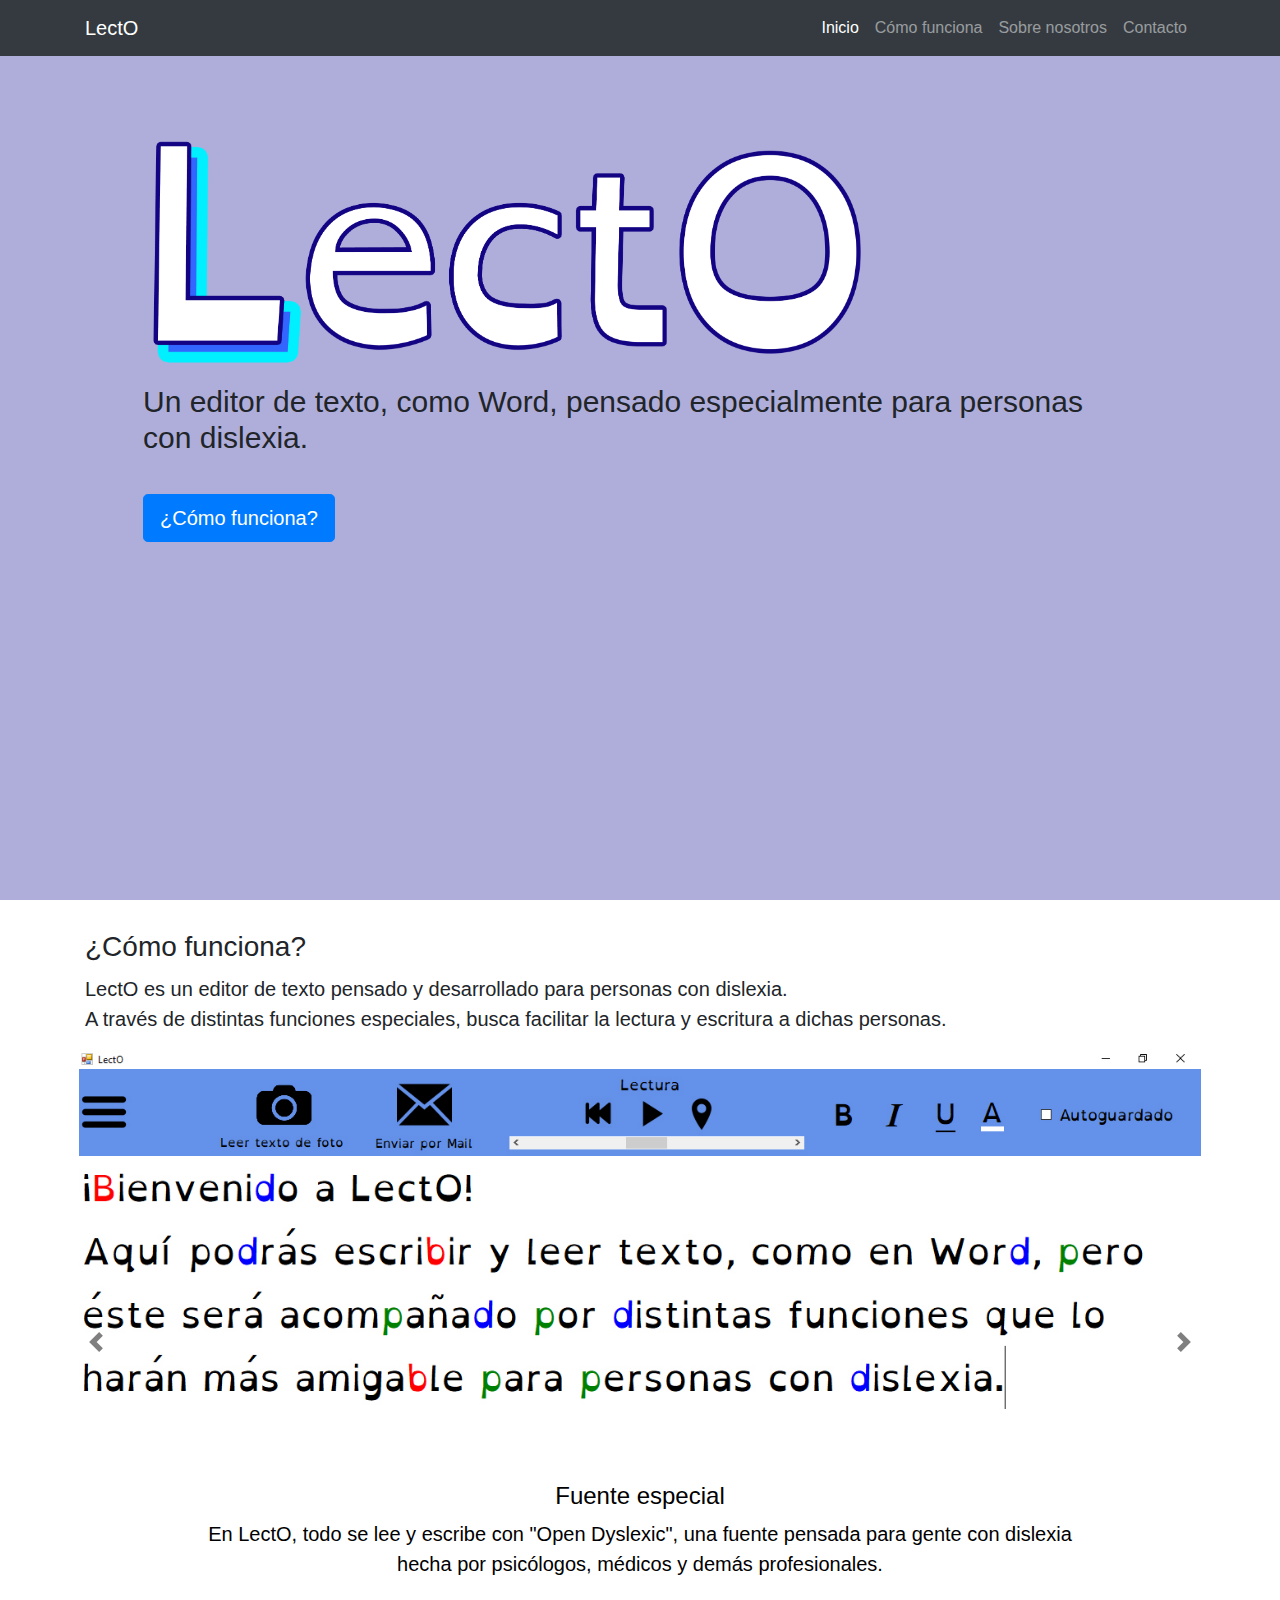
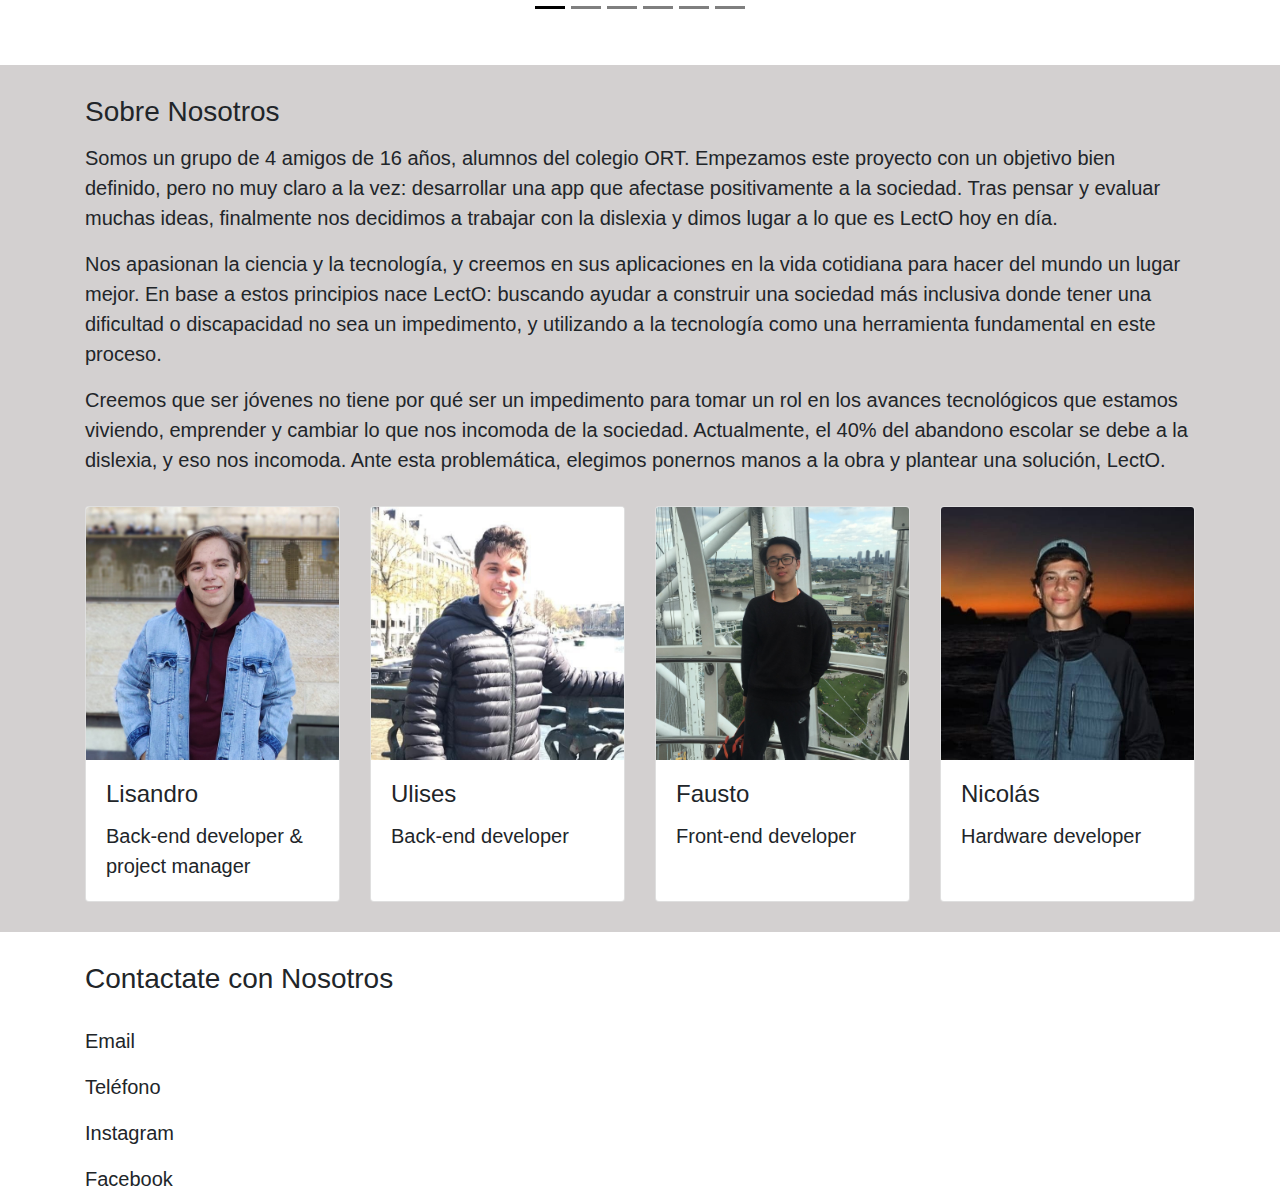
==== commit fd77c4f9: "Retoques de la web" ====
--- a/index.html
+++ b/index.html
@@ -2,6 +2,15 @@
 <html lang="en">
 
 <head>
+
+	<script async src="https://www.googletagmanager.com/gtag/js?id=UA-158738413-1"></script>
+	<script>
+		window.dataLayer = window.dataLayer || [];
+		function gtag() { dataLayer.push(arguments); }
+		gtag('js', new Date());
+
+		gtag('config', 'UA-158738413-1');
+	</script>
 
 	<meta charset="utf-8">
 	<meta name="viewport" content="width=device-width, initial-scale=1, shrink-to-fit=no">
@@ -44,7 +53,8 @@
 			<div class="logo-background">
 				<img src="images/logo.png" class="logo" alt="LectO">
 				<div style="margin: 5px calc(10% + 15px) 0 calc(10% + 15px);">
-					<h3 class="display-4 texto">Un editor de texto, como Word, pensado especialmente para personas con dislexia. </h3>
+					<h3 class="display-4 texto">Un editor de texto, como Word, pensado especialmente para personas con
+						dislexia. </h3>
 					<a class="btn btn-primary btn-lg" href="#how" style="margin-top: 30px;">
 						¿Cómo funciona?
 					</a>
@@ -55,15 +65,13 @@
 
 	<section id="how">
 		<div class="container">
-			<h3 class="subtitle">¿De que se trata?</h3>
-			<p>Lecto es una aplicación que busca facilitar la lectura y escritura en personas con dislexia, mediante un
-				conjunto de herramientas que permite acelerar el proceso de lectura, comprensión, y también de escritura.
-				Además, cuenta con las mismas facilidades que cualquier editor de texto corriente al cual ya estamos
-				acostumbrados a usar.</p>
-			<h3 class="subtitle">Características de la Aplicación:</h3>
+			<h3 class="subtitle">¿Cómo funciona?</h3>
+			<p style="margin-top: -20px;">LectO es un editor de texto pensado y desarrollado para personas con dislexia.
+				<br />A través de distintas funciones especiales, busca facilitar la lectura y escritura a dichas
+				personas.</p>
 		</div>
 		<div id="my-carousel" class="carousel slide" data-ride="carousel">
-			<ol class="carousel-indicators">
+			<ol class="carousel-indicators" style="filter: invert();">
 				<li class="active" data-target="#my-carousel" data-slide-to="0" aria-current="location"></li>
 				<li data-target="#my-carousel" data-slide-to="1"></li>
 				<li data-target="#my-carousel" data-slide-to="2"></li>
@@ -71,119 +79,141 @@
 				<li data-target="#my-carousel" data-slide-to="4"></li>
 				<li data-target="#my-carousel" data-slide-to="5"></li>
 			</ol>
-			<div class="carousel-inner">
-				<div class="carousel-item active" style="background-image: url('http://placehold.it/1900x1080')">
-					<img class="d-block w-100" src="" alt="">
-					<div class="carousel-caption d-block">
-						<h4>Fuente Especial</h4>
+			<div class="carousel-inner funcionamiento">
+				<div class="carousel-item active"
+					style="background-image: url('images/screenLectO.jpg'); background-size: contain;">
+					<img class="d-block w-100" src="" alt="">
+					<div class="carousel-caption d-block" style="color: black;">
+						<h4>Fuente especial</h4>
+						<p>En LectO, todo se lee y escribe con "Open Dyslexic", una fuente pensada para gente con
+							dislexia hecha por psicólogos, médicos y demás profesionales.</p>
+					</div>
+				</div>
+				<div class="carousel-item"
+					style="background-image: url('https://www.google.com/search?q=1900x1080+white&sxsrf=ACYBGNQrPMTLl4x4EWtxmyBrl_QwvcbXeg:1582119665679&tbm=isch&source=iu&ictx=1&fir=my_qz1cTPmQZlM%253A%252CxsBX-FWU4K4lAM%252C_&vet=1&usg=AI4_-kRQuaePscsZOZwrADDShEtUa6_rOg&sa=X&ved=2ahUKEwip1aiF393nAhXTH7kGHW_DDNsQ9QEwAXoECAUQBw#imgrc=my_qz1cTPmQZlM:');">
+					<img class="d-block w-100" src="" alt="">
+					<div class="carousel-caption d-block" style="color: black;">
+						<h4>Color por letra</h4>
+						<p>Para ayudar a diferenciar letras confusas, LectO permite configurar que cada letra aparezca
+							de un color determinado, logrando que el usuario asocie la letra con su color y deje de
+							confudirla con otras.</p>
+					</div>
+				</div>
+				<div class="carousel-item" style="background-image: url('http://placehold.it/1900x1080')">
+					<img class="d-block w-100" src="" alt="">
+					<div class="carousel-caption d-block" style="color: black;">
+						<h4>Foto por palabra</h4>
+						<p>Mediante miles de imágenes asociadas a palabras específicas, LectO permite diferenciar
+							palabras confusas con tan solo pasar el mouse sobre éstas.</p>
+					</div>
+				</div>
+				<div class="carousel-item"
+					style="background-image: url('https://www.google.com/search?q=1900x1080+white&sxsrf=ACYBGNQrPMTLl4x4EWtxmyBrl_QwvcbXeg:1582119665679&tbm=isch&source=iu&ictx=1&fir=my_qz1cTPmQZlM%253A%252CxsBX-FWU4K4lAM%252C_&vet=1&usg=AI4_-kRQuaePscsZOZwrADDShEtUa6_rOg&sa=X&ved=2ahUKEwip1aiF393nAhXTH7kGHW_DDNsQ9QEwAXoECAUQBw#imgrc=my_qz1cTPmQZlM:')">
+					<img class="d-block w-100" src="" alt="">
+					<div class="carousel-caption d-block" style="color: black;">
+						<h4>Lectura en voz alta</h4>
+						<p>La computadora lee el texo de forma auditiva, con velocidad variable y demás funciones.</p>
+					</div>
+				</div>
+				<div class="carousel-item"
+					style="background-image: url('https://www.google.com/search?q=1900x1080+white&sxsrf=ACYBGNQrPMTLl4x4EWtxmyBrl_QwvcbXeg:1582119665679&tbm=isch&source=iu&ictx=1&fir=my_qz1cTPmQZlM%253A%252CxsBX-FWU4K4lAM%252C_&vet=1&usg=AI4_-kRQuaePscsZOZwrADDShEtUa6_rOg&sa=X&ved=2ahUKEwip1aiF393nAhXTH7kGHW_DDNsQ9QEwAXoECAUQBw#imgrc=my_qz1cTPmQZlM:')">
+					<img class="d-block w-100" src="" alt="">
+					<div class="carousel-caption d-block" style="color: black;">
+						<h4>Leer textos físicos</h4>
+						<p>Para facilitar la lectura de textos físicos, LectO permite subir imágenes de éstos a la
+							aplicación y transforma su texto en texto de computadora con todas las funciones
+							anteriormente nombradas.</p>
+					</div>
+				</div>
+				<div class="carousel-item"
+					style="background-image: url('https://www.google.com/search?q=1900x1080+white&sxsrf=ACYBGNQrPMTLl4x4EWtxmyBrl_QwvcbXeg:1582119665679&tbm=isch&source=iu&ictx=1&fir=my_qz1cTPmQZlM%253A%252CxsBX-FWU4K4lAM%252C_&vet=1&usg=AI4_-kRQuaePscsZOZwrADDShEtUa6_rOg&sa=X&ved=2ahUKEwip1aiF393nAhXTH7kGHW_DDNsQ9QEwAXoECAUQBw#imgrc=my_qz1cTPmQZlM:')">
+					<img class="d-block w-100" src="" alt="">
+					<div class="carousel-caption d-block" style="color: black;">
+						<h4>Compatibilidad de formatos</h4>
 						<p>Text</p>
 					</div>
 				</div>
-				<div class="carousel-item" style="background-image: url('http://placehold.it/1900x1080')">
-					<img class="d-block w-100" src="" alt="">
-					<div class="carousel-caption d-block">
-						<h4>Color por Letra</h4>
-						<p>Text</p>
-					</div>
-				</div>
-				<div class="carousel-item" style="background-image: url('http://placehold.it/1900x1080')">
-					<img class="d-block w-100" src="" alt="">
-					<div class="carousel-caption d-block">
-						<h4>Foto por Palabra</h4>
-						<p>Text</p>
-					</div>
-				</div>
-				<div class="carousel-item" style="background-image: url('http://placehold.it/1900x1080')">
-					<img class="d-block w-100" src="" alt="">
-					<div class="carousel-caption d-block">
-						<h4>Lectura en Voz Alta</h4>
-						<p>Text</p>
-					</div>
-				</div>
-				<div class="carousel-item" style="background-image: url('http://placehold.it/1900x1080')">
-					<img class="d-block w-100" src="" alt="">
-					<div class="carousel-caption d-block">
-						<h4>Detección de Texto Físico</h4>
-						<p>Text</p>
-					</div>
-				</div>
-				<div class="carousel-item" style="background-image: url('http://placehold.it/1900x1080')">
-					<img class="d-block w-100" src="" alt="">
-					<div class="carousel-caption d-block">
-						<h4>Compatibilidad de Formatos</h4>
-						<p>Text</p>
-					</div>
-				</div>
-			</div>
-			<a class="carousel-control-prev" href="#my-carousel" data-slide="prev" role="button">
+			</div>
+			<a class="carousel-control-prev" href="#my-carousel" data-slide="prev" role="button"
+				style="filter: invert();">
 				<span class="carousel-control-prev-icon" aria-hidden="true"></span>
 				<span class="sr-only">Previous</span>
 			</a>
-			<a class="carousel-control-next" href="#my-carousel" data-slide="next" role="button">
+			<a class="carousel-control-next" href="#my-carousel" data-slide="next" role="button"
+				style="filter: invert();">
 				<span class="carousel-control-next-icon" aria-hidden="true"></span>
 				<span class="sr-only">Next</span>
 			</a>
 		</div>
 	</section>
 
-
 	<section id="us" class="subtitle">
-		<div class="container">
-			<h3 style="margin-bottom: 25px;">Sobre Nosotros</h3>
-			<p>Somos un grupo de 4 amigos de 16 años, alumnos del colegio ORT. Empezamos este proyecto con un objetivo
-				bien
-				definido, pero no muy claro a la vez: desarrollar una app que afectase positivamente a la sociedad. Tras
-				pensar
-				y evaluar muchas ideas, finalmente nos decidimos a trabajar con la dislexia y dimos lugar a lo que es
-				LectO hoy
-				en día.</p>
-			<p>Nos apasionan la ciencia y la tecnología, y creemos en sus aplicaciones en la vida cotidiana para hacer
-				del
-				mundo un lugar mejor. En base a estos principios nace LectO: buscando ayudar a construir una sociedad
-				más
-				inclusiva donde tener una dificultad o discapacidad no sea un impedimento, y utilizando a la tecnología
-				como una
-				herramienta fundamental en este proceso. </p>
-			<p>Creemos que ser jóvenes no tiene por qué ser un impedimento para tomar un rol en los avances tecnológicos
-				que
-				estamos viviendo, emprender y cambiar lo que nos incomoda de la sociedad. Actualmente, el 40% del
-				abandono
-				escolar se debe a la dislexia, y eso nos incomoda. Ante esta problemática, elegimos ponernos manos a la
-				obra y
-				plantear una solución, LectO.</p>
-			<div class="card-deck">
-				<div class="card">
-					<img class="card-img-top" src="images/perfil_lisandro.jpg" alt="Card image">
-					<div class="card-body">
-						<h4 class="card-title">Lisandro</h4>
-						<p class="card-text">Back-end developer & project manager</p>
-					</div>
-				</div>
-				<div class="card">
-					<img class="card-img-top" src="images/perfil_ulises.jpg" alt="Card image">
-					<div class="card-body">
-						<h4 class="card-title">Ulises</h4>
-						<p class="card-text">Back-end developer</p>
-					</div>
-				</div>
-				<div class="card">
-					<img class="card-img-top" src="images/perfil_fausto.jpg" alt="Card image">
-					<div class="card-body">
-						<h4 class="card-title">Fausto</h4>
-						<p class="card-text">Front-end developer</p>
-					</div>
-				</div>
-				<div class="card">
-					<img class="card-img-top" src="images/perfil_nicolas.jpg" alt="Card image">
-					<div class="card-body">
-						<h4 class="card-title">Nicolás</h4>
-						<p class="card-text">Hardware developer</p>
+		<div class="container-fluid" style="background-color: rgb(211, 208, 208); padding: 30px 0 30px 0;">
+			<div class="container">
+				<h3 style="margin-bottom: 15px;">Sobre Nosotros</h3>
+				<p>Somos un grupo de 4 amigos de 16 años, alumnos del colegio ORT. Empezamos este proyecto con un
+					objetivo
+					bien
+					definido, pero no muy claro a la vez: desarrollar una app que afectase positivamente a la sociedad.
+					Tras
+					pensar
+					y evaluar muchas ideas, finalmente nos decidimos a trabajar con la dislexia y dimos lugar a lo que
+					es
+					LectO hoy
+					en día.</p>
+				<p>Nos apasionan la ciencia y la tecnología, y creemos en sus aplicaciones en la vida cotidiana para
+					hacer
+					del
+					mundo un lugar mejor. En base a estos principios nace LectO: buscando ayudar a construir una
+					sociedad
+					más
+					inclusiva donde tener una dificultad o discapacidad no sea un impedimento, y utilizando a la
+					tecnología
+					como una
+					herramienta fundamental en este proceso. </p>
+				<p>Creemos que ser jóvenes no tiene por qué ser un impedimento para tomar un rol en los avances
+					tecnológicos
+					que
+					estamos viviendo, emprender y cambiar lo que nos incomoda de la sociedad. Actualmente, el 40% del
+					abandono
+					escolar se debe a la dislexia, y eso nos incomoda. Ante esta problemática, elegimos ponernos manos a
+					la
+					obra y
+					plantear una solución, LectO.</p>
+				<div class="card-deck" style="padding-top: 15px;">
+					<div class="card">
+						<img class="card-img-top" src="images/perfil_lisandro.jpg" alt="Card image">
+						<div class="card-body">
+							<h4 class="card-title">Lisandro</h4>
+							<p class="card-text">Back-end developer & project manager</p>
+						</div>
+					</div>
+					<div class="card">
+						<img class="card-img-top" src="images/perfil_ulises.jpg" alt="Card image">
+						<div class="card-body">
+							<h4 class="card-title">Ulises</h4>
+							<p class="card-text">Back-end developer</p>
+						</div>
+					</div>
+					<div class="card">
+						<img class="card-img-top" src="images/perfil_fausto.jpg" alt="Card image">
+						<div class="card-body">
+							<h4 class="card-title">Fausto</h4>
+							<p class="card-text">Front-end developer</p>
+						</div>
+					</div>
+					<div class="card">
+						<img class="card-img-top" src="images/perfil_nicolas.jpg" alt="Card image">
+						<div class="card-body">
+							<h4 class="card-title">Nicolás</h4>
+							<p class="card-text">Hardware developer</p>
+						</div>
 					</div>
 				</div>
 			</div>
 		</div>
 	</section>
-	
+
 	<section id="contact">
 		<div class="container">
 			<h3 class="subtitle">Contactate con Nosotros</h3>
@@ -196,5 +226,4 @@
 
 	<script src="vendor/jquery/jquery.min.js"></script>
 	<script src="vendor/bootstrap/js/bootstrap.bundle.min.js"></script>
-
 </body>--- a/css/modern-business.css
+++ b/css/modern-business.css
@@ -25,11 +25,15 @@
 .carousel-item {
   height: 65vh;
   min-height: 300px;
-  background: no-repeat center center scroll;
+  background: no-repeat top center scroll;
   -webkit-background-size: cover;
   -moz-background-size: cover;
   -o-background-size: cover;
   background-size: cover;
+}  
+
+p{
+  font-size: 20px;
 }
 
 html, body{
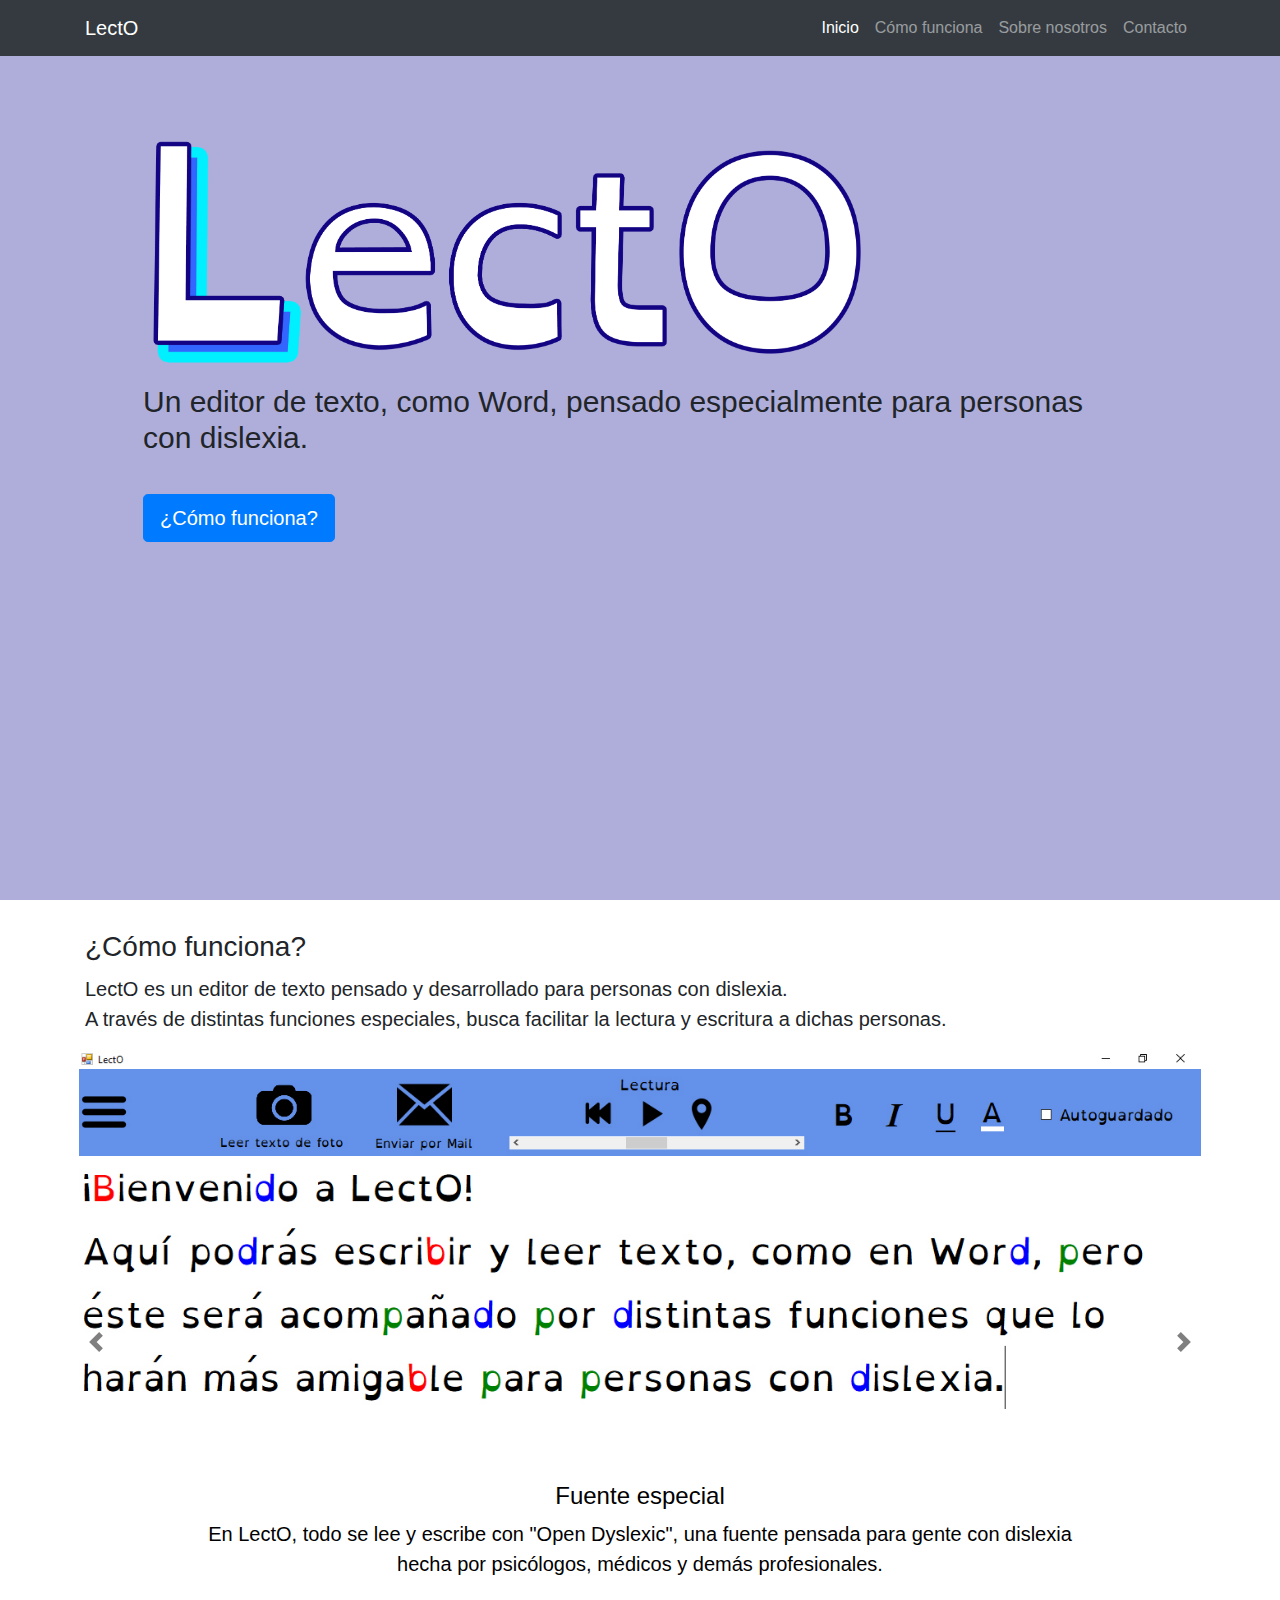
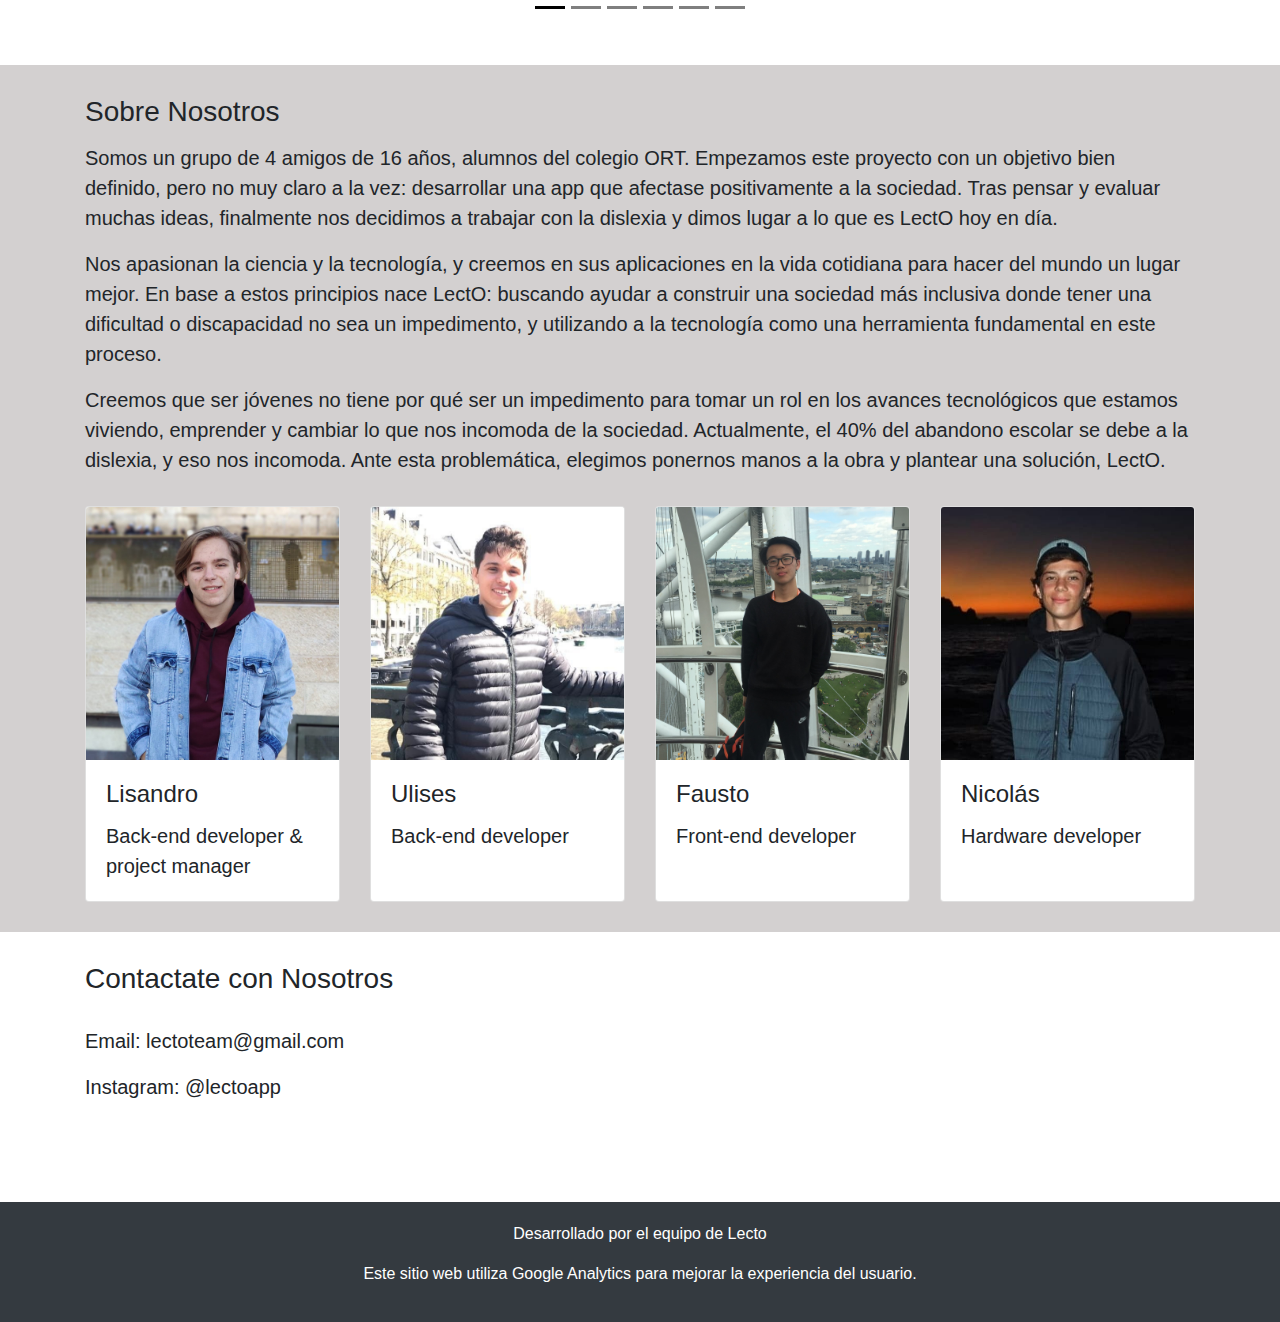
==== commit 947e8411: "Footer added" ====
--- a/index.html
+++ b/index.html
@@ -217,12 +217,19 @@
 	<section id="contact">
 		<div class="container">
 			<h3 class="subtitle">Contactate con Nosotros</h3>
-			<p>Email</p>
-			<p>Teléfono</p>
-			<p>Instagram</p>
-			<p>Facebook</p>
+			<p>Email: lectoteam@gmail.com</p>
+			<p>Instagram: @lectoapp</p>
 		</div>
 	</section>
+
+	<footer>
+		<div class="container-fluid bg-dark" style="padding:20px 0 20px 0; margin-top: 100px;">
+			<div class="container footer-text">
+				<p class="footer-text">Desarrollado por el equipo de Lecto</p>
+				<p class="footer-text">Este sitio web utiliza Google Analytics para mejorar la experiencia del usuario.</p>
+			</div>
+		</div>
+	</footer>
 
 	<script src="vendor/jquery/jquery.min.js"></script>
 	<script src="vendor/bootstrap/js/bootstrap.bundle.min.js"></script>
--- a/css/modern-business.css
+++ b/css/modern-business.css
@@ -39,4 +39,10 @@
 html, body{
   height: 100%;
   margin: 0;
+}
+
+.footer-text {
+  text-align: center;
+  font-size: medium;
+  color: white;
 }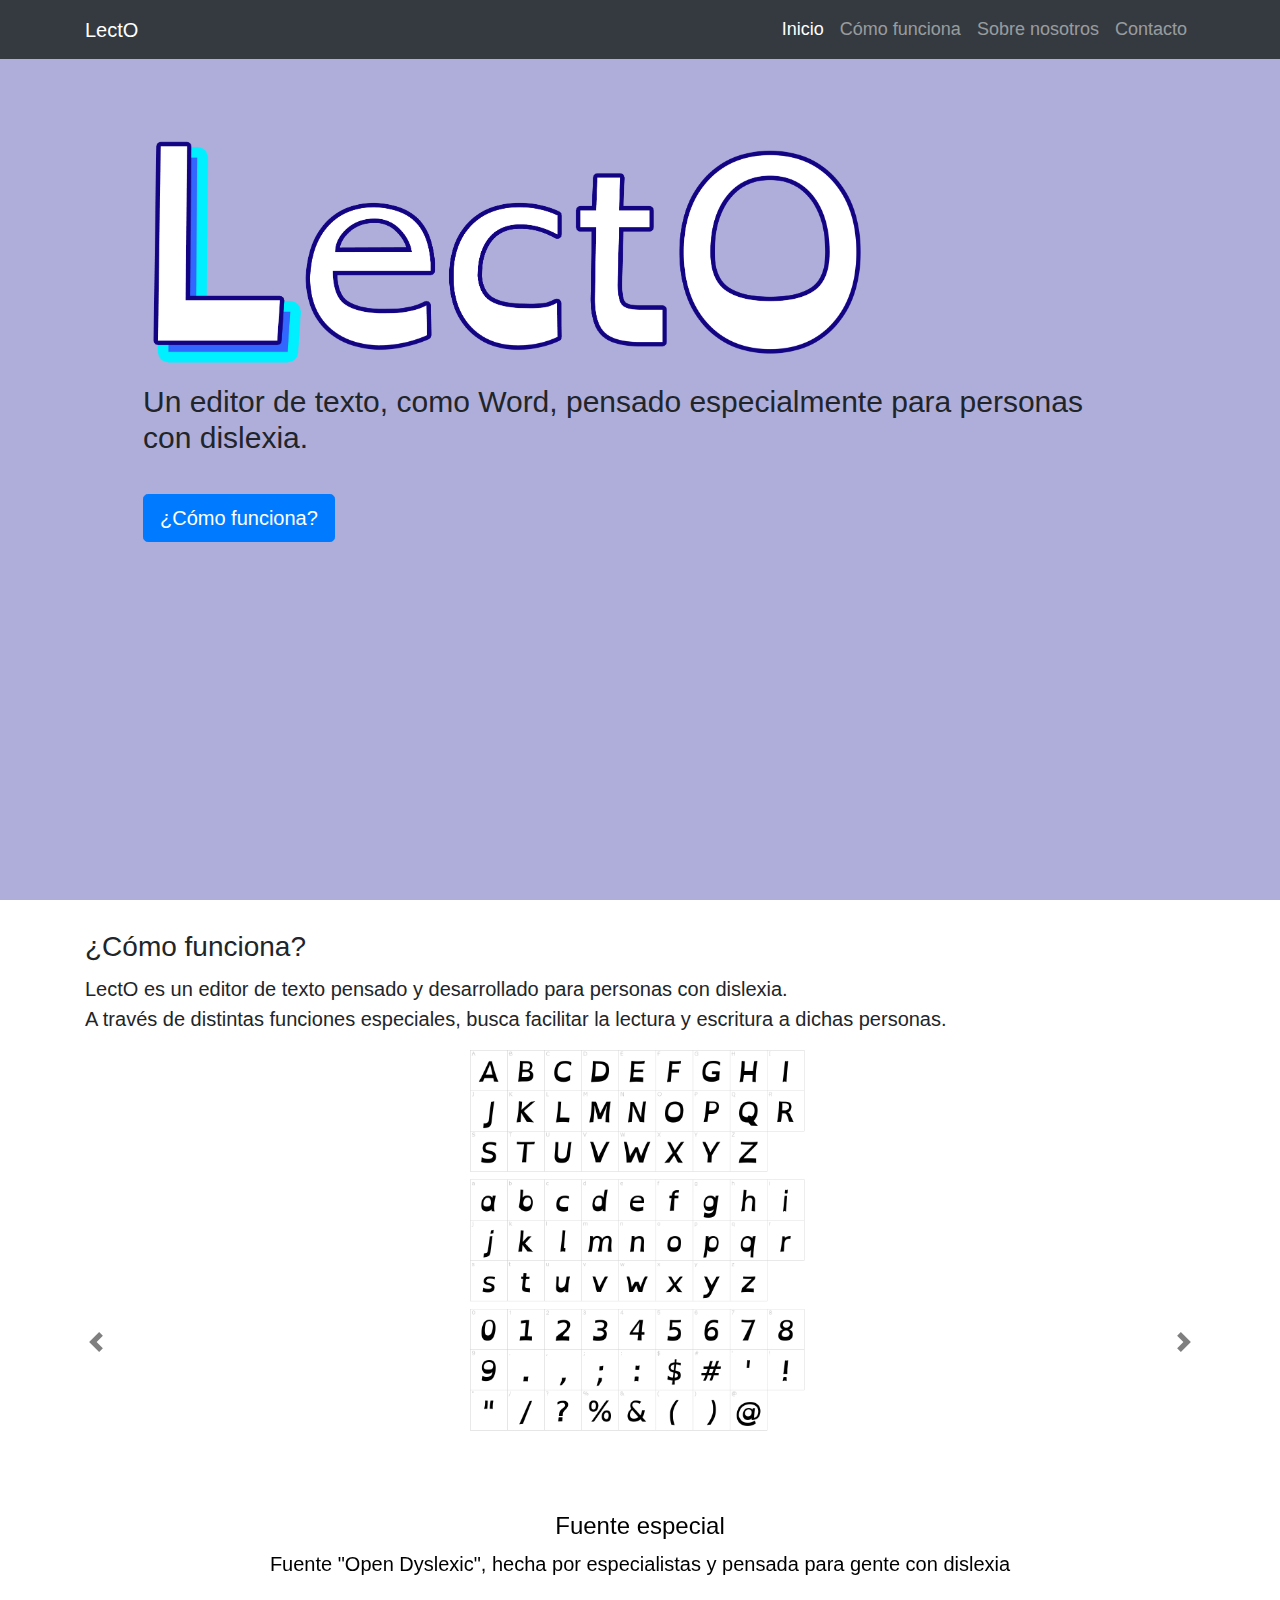
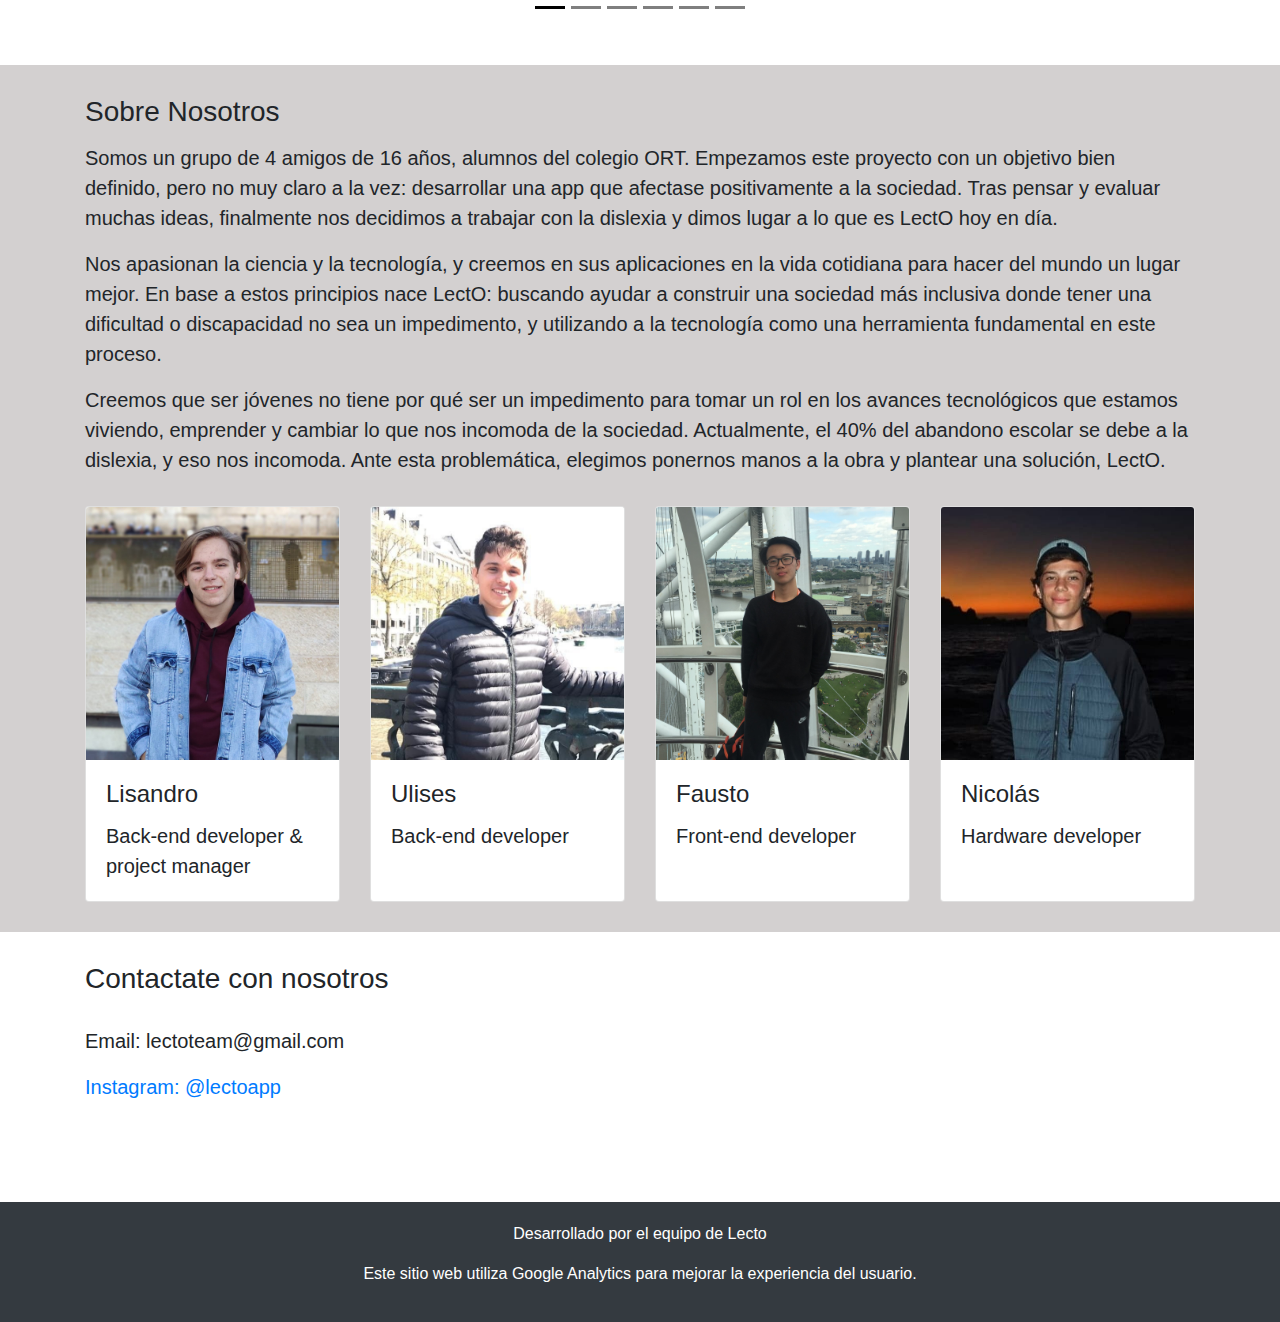
==== commit af971093: "Ahora si" ====
--- a/index.html
+++ b/index.html
@@ -80,57 +80,48 @@
 				<li data-target="#my-carousel" data-slide-to="5"></li>
 			</ol>
 			<div class="carousel-inner funcionamiento">
-				<div class="carousel-item active"
+				<div class="carousel-item carousel-modified active image-font">
+					<img class="d-block w-100" src="" alt="">
+					<div class="carousel-caption d-block" style="color: black;">
+						<h4>Fuente especial</h4>
+						<p>Fuente "Open Dyslexic", hecha por especialistas y pensada para gente con dislexia</p>
+					</div>
+				</div>
+				<div class="carousel-item" 
 					style="background-image: url('images/screenLectO.jpg'); background-size: contain;">
 					<img class="d-block w-100" src="" alt="">
 					<div class="carousel-caption d-block" style="color: black;">
-						<h4>Fuente especial</h4>
-						<p>En LectO, todo se lee y escribe con "Open Dyslexic", una fuente pensada para gente con
-							dislexia hecha por psicólogos, médicos y demás profesionales.</p>
-					</div>
-				</div>
-				<div class="carousel-item"
-					style="background-image: url('https://www.google.com/search?q=1900x1080+white&sxsrf=ACYBGNQrPMTLl4x4EWtxmyBrl_QwvcbXeg:1582119665679&tbm=isch&source=iu&ictx=1&fir=my_qz1cTPmQZlM%253A%252CxsBX-FWU4K4lAM%252C_&vet=1&usg=AI4_-kRQuaePscsZOZwrADDShEtUa6_rOg&sa=X&ved=2ahUKEwip1aiF393nAhXTH7kGHW_DDNsQ9QEwAXoECAUQBw#imgrc=my_qz1cTPmQZlM:');">
-					<img class="d-block w-100" src="" alt="">
-					<div class="carousel-caption d-block" style="color: black;">
 						<h4>Color por letra</h4>
-						<p>Para ayudar a diferenciar letras confusas, LectO permite configurar que cada letra aparezca
-							de un color determinado, logrando que el usuario asocie la letra con su color y deje de
-							confudirla con otras.</p>
-					</div>
-				</div>
-				<div class="carousel-item" style="background-image: url('http://placehold.it/1900x1080')">
+						<p>Configurar que cada letra aparezca de un color determinado para diferenciar letras confusas</p>
+					</div>
+				</div>
+				<div class="carousel-item gif-fpp" style="background-image: url('images/fotoPorPalabraLectO.gif');">
 					<img class="d-block w-100" src="" alt="">
 					<div class="carousel-caption d-block" style="color: black;">
 						<h4>Foto por palabra</h4>
-						<p>Mediante miles de imágenes asociadas a palabras específicas, LectO permite diferenciar
-							palabras confusas con tan solo pasar el mouse sobre éstas.</p>
-					</div>
-				</div>
-				<div class="carousel-item"
-					style="background-image: url('https://www.google.com/search?q=1900x1080+white&sxsrf=ACYBGNQrPMTLl4x4EWtxmyBrl_QwvcbXeg:1582119665679&tbm=isch&source=iu&ictx=1&fir=my_qz1cTPmQZlM%253A%252CxsBX-FWU4K4lAM%252C_&vet=1&usg=AI4_-kRQuaePscsZOZwrADDShEtUa6_rOg&sa=X&ved=2ahUKEwip1aiF393nAhXTH7kGHW_DDNsQ9QEwAXoECAUQBw#imgrc=my_qz1cTPmQZlM:')">
-					<img class="d-block w-100" src="" alt="">
+						<p>Diferenciar palabras confusas a través de imágenes con tan solo pasar el mouse sobre éstas</p>
+					</div>
+				</div>
+				<div class="carousel-item tts">
+					<img class="d-block w-100" src="" alt="";>
 					<div class="carousel-caption d-block" style="color: black;">
 						<h4>Lectura en voz alta</h4>
 						<p>La computadora lee el texo de forma auditiva, con velocidad variable y demás funciones.</p>
 					</div>
 				</div>
-				<div class="carousel-item"
-					style="background-image: url('https://www.google.com/search?q=1900x1080+white&sxsrf=ACYBGNQrPMTLl4x4EWtxmyBrl_QwvcbXeg:1582119665679&tbm=isch&source=iu&ictx=1&fir=my_qz1cTPmQZlM%253A%252CxsBX-FWU4K4lAM%252C_&vet=1&usg=AI4_-kRQuaePscsZOZwrADDShEtUa6_rOg&sa=X&ved=2ahUKEwip1aiF393nAhXTH7kGHW_DDNsQ9QEwAXoECAUQBw#imgrc=my_qz1cTPmQZlM:')">
+				<div class="carousel-item ocr" style="background-size: contain;">
 					<img class="d-block w-100" src="" alt="">
 					<div class="carousel-caption d-block" style="color: black;">
 						<h4>Leer textos físicos</h4>
-						<p>Para facilitar la lectura de textos físicos, LectO permite subir imágenes de éstos a la
-							aplicación y transforma su texto en texto de computadora con todas las funciones
-							anteriormente nombradas.</p>
-					</div>
-				</div>
-				<div class="carousel-item"
-					style="background-image: url('https://www.google.com/search?q=1900x1080+white&sxsrf=ACYBGNQrPMTLl4x4EWtxmyBrl_QwvcbXeg:1582119665679&tbm=isch&source=iu&ictx=1&fir=my_qz1cTPmQZlM%253A%252CxsBX-FWU4K4lAM%252C_&vet=1&usg=AI4_-kRQuaePscsZOZwrADDShEtUa6_rOg&sa=X&ved=2ahUKEwip1aiF393nAhXTH7kGHW_DDNsQ9QEwAXoECAUQBw#imgrc=my_qz1cTPmQZlM:')">
-					<img class="d-block w-100" src="" alt="">
-					<div class="carousel-caption d-block" style="color: black;">
-						<h4>Compatibilidad de formatos</h4>
-						<p>Text</p>
+						<p>Subir imágenes de textos físicos a la aplicación y leerlos con todas las funciones anteriormente nombradas</p>
+					</div>
+				</div>
+				<div class="carousel-item word"
+					style="background-size: contain;">
+					<img class="d-block w-100" src="" alt="">
+					<div class="carousel-caption d-block" style="color: black;">
+						<h4>Compatibilidad total con Word</h4>
+						<p>Abrir archivos Word directamente desde la aplicación</p>
 					</div>
 				</div>
 			</div>
@@ -216,9 +207,9 @@
 
 	<section id="contact">
 		<div class="container">
-			<h3 class="subtitle">Contactate con Nosotros</h3>
+			<h3 class="subtitle">Contactate con nosotros</h3>
 			<p>Email: lectoteam@gmail.com</p>
-			<p>Instagram: @lectoapp</p>
+			<p><a href="https://www.instagram.com/lectoapp">Instagram: @lectoapp</a></p>
 		</div>
 	</section>
 
--- a/css/modern-business.css
+++ b/css/modern-business.css
@@ -45,4 +45,78 @@
   text-align: center;
   font-size: medium;
   color: white;
-}+}
+
+.beta-background {
+  background-color: rgb(175, 174, 219);
+}
+
+.beta-title {
+  padding: 75px 0 75px 0;
+  text-align: center;
+}
+
+.beta-text {
+  margin-top: 50px;  
+  margin-bottom: 0px ;
+}
+
+li {
+  font-size: 18px;
+}
+
+@media (max-width: 720px) {
+  .image-font{
+    background-image: url('../images/fontSM.png'); 
+    background-size: contain;
+  }
+  .gif-fpp{
+    background-size: 40vh;
+  }
+  .tts{
+    background-image: url('../images/ttsSM.png'); 
+    background-size: contain;
+  }
+  .ocr{
+    background-image: url('../images/ocrSM.jpg');
+  }
+  .word{
+    background-image: url('../images/wordlogoSM.png');
+  }
+}
+
+@media (min-width: 721px) {
+  .image-font{
+    background-image: url('../images/fontMD.png'); 
+    background-size: contain;
+  }
+  .gif-fpp{
+    background-size: 50vh;
+  }
+  .tts{
+    background-image: url('../images/ttsMD.png');
+    background-size: contain;
+  }
+  .ocr{
+    background-image: url('../images/ocrMD.jpg');
+  }
+  .word{
+    background-image: url('../images/wordlogo.png');
+  }
+}
+
+@media (min-width: 960px) {
+  .image-font{
+    background-image: url('../images/fontBG.png'); 
+    background-size: contain;
+  }
+  .gif-fpp{
+    background-size: 60vh;
+  }
+  .tts{
+    background-image: url('../images/ttsBG.png'); 
+    background-size: contain;
+  }
+  .ocr{
+    background-image: url('../images/ocrBG2.jpg');
+  }